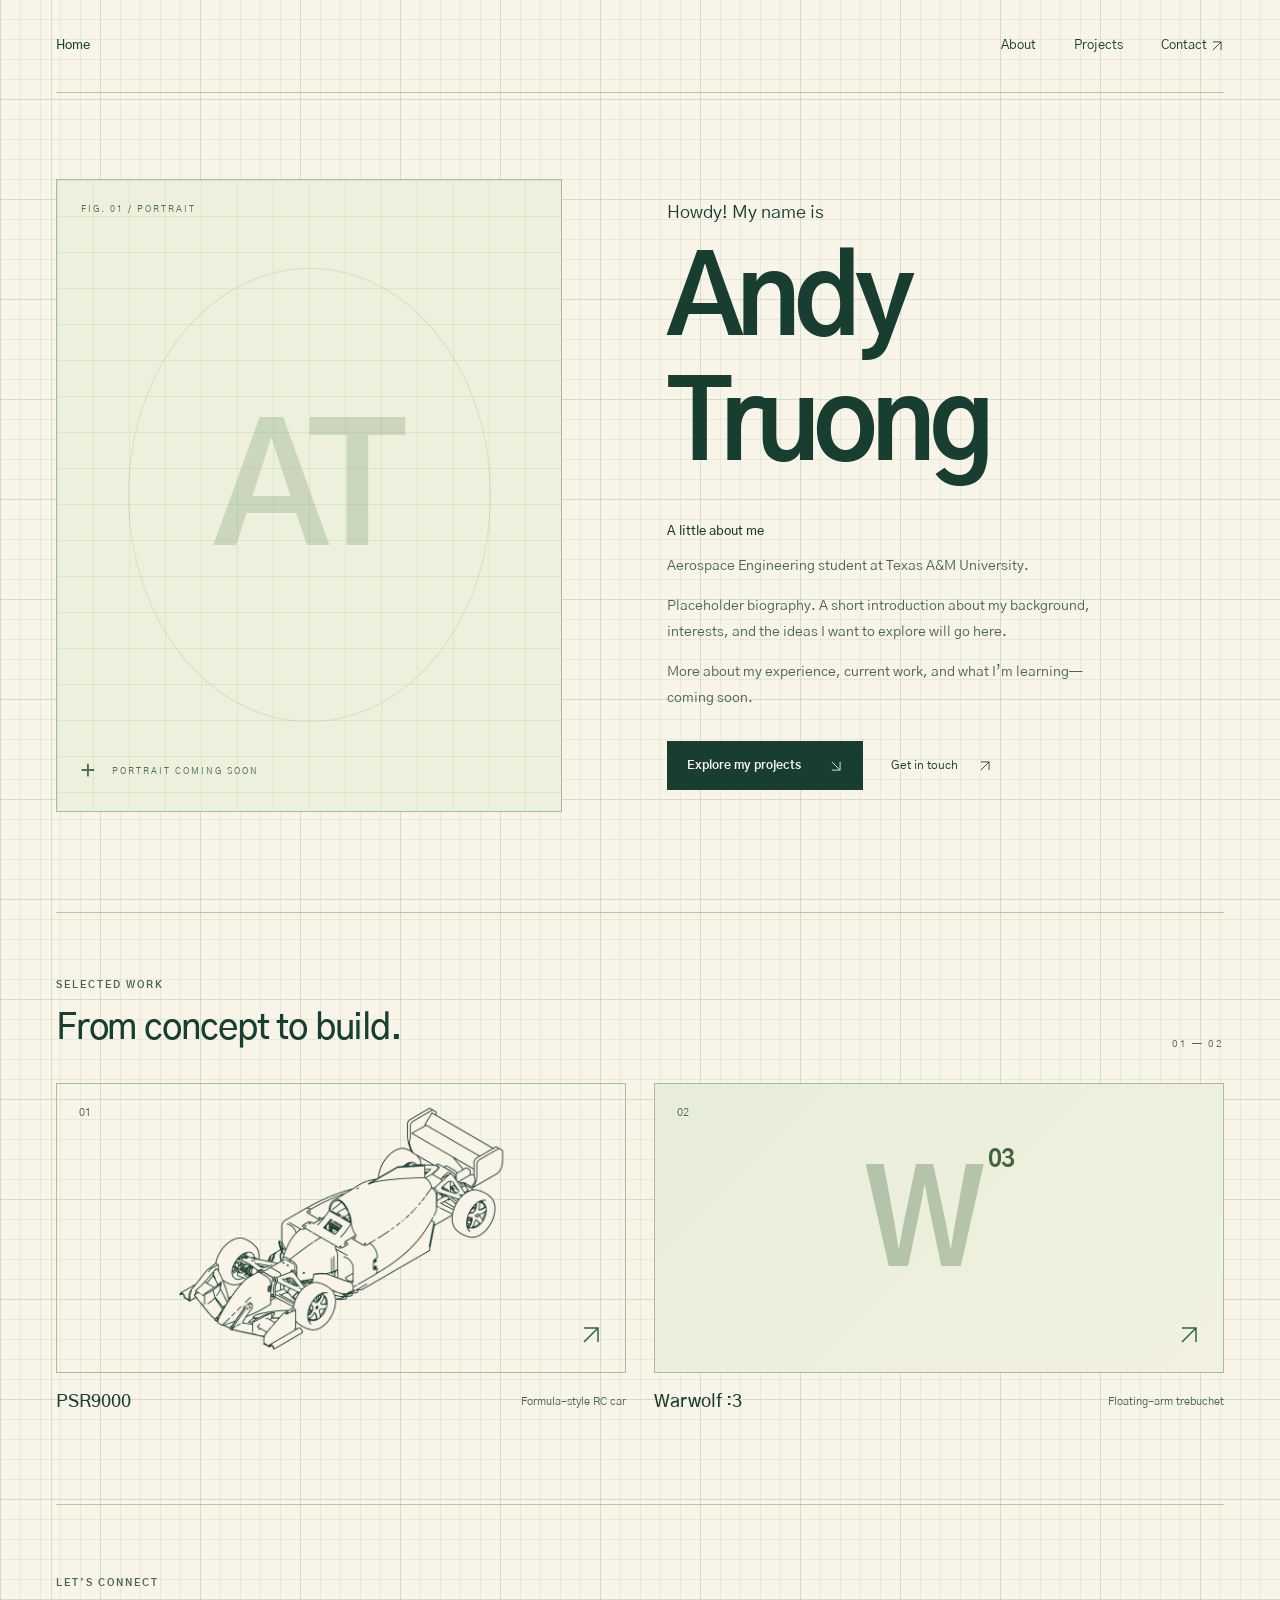
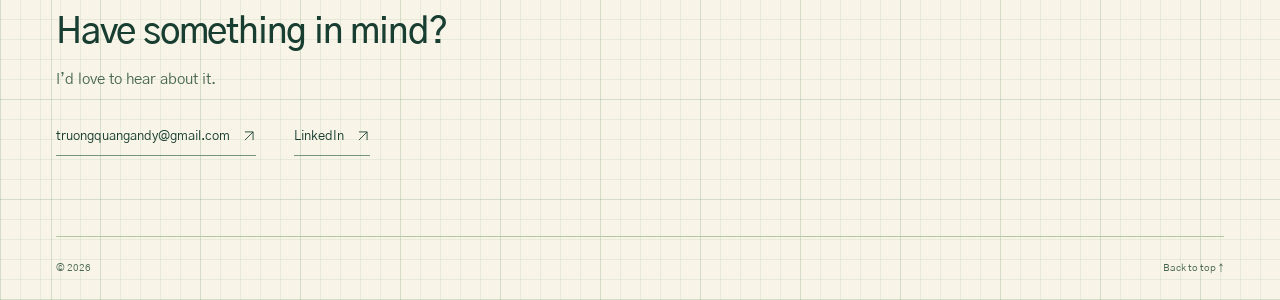
==== index.html @ d6ca04e4 "Render matched PSR9000 engineering drawing and isometric hover view Generate transparent drawing and" ====
<!doctype html>
<html lang="en">
<head>
<meta charset="utf-8">
<meta name="viewport" content="width=device-width,initial-scale=1">
<meta name="theme-color" content="#f8f5e8">
<title>Andy Truong — Aerospace Engineering</title>
<meta name="description" content="Andy Truong’s portfolio. About, selected engineering projects, and contact.">
<meta property="og:title" content="Andy Truong — Aerospace Engineering">
<meta property="og:description" content="About Andy Truong, selected engineering projects, and contact.">
<meta property="og:type" content="website">
<link rel="stylesheet" href="theme.css?v=engineering-paper-20261027">
<link rel="stylesheet" href="landing.css?v=model-matched-isometric-20261027">
</head>
<body>
<a class="skip-link" href="#main">Skip to content</a>
<header class="site-header wrap">
<a class="home-placeholder" href="index.html" aria-label="Home — logo placeholder">Home</a>
<nav aria-label="Main navigation"><a href="#about">About</a><a href="#projects">Projects</a><a href="#contact">Contact <span aria-hidden="true"><svg viewBox="0 0 24 24" width="14" height="14" fill="none" stroke="currentColor" stroke-width="1.5" aria-hidden="true"><path d="M5 19 19 5M5 5h14v14"/></svg></span></a></nav>
</header>
<main id="main">
<section class="about-hero wrap" id="about" aria-labelledby="hero-title">
<figure class="portrait-block">
<div class="portrait-placeholder" role="img" aria-label="Portrait placeholder for Andy Truong"><span class="portrait-index" aria-hidden="true">FIG. 01 / PORTRAIT</span><span class="portrait-initials" aria-hidden="true">AT</span><div class="portrait-label"><span class="crosshair" aria-hidden="true">+</span><span>PORTRAIT COMING SOON</span></div></div>
</figure>
<div class="hero-copy">
<p class="hero-greeting">Howdy! My name is</p>
<h1 id="hero-title" class="hero-name" tabindex="0" aria-label="Andy Truong"><span class="name-line" aria-hidden="true">Andy<span class="name-highlight">Andy</span></span><span class="name-line" aria-hidden="true">Truong<span class="name-highlight">Truong</span></span></h1>
<div class="about-copy"><h2>A little about me</h2><p>Aerospace Engineering student at Texas A&amp;M University.</p><p>Placeholder biography. A short introduction about my background, interests, and the ideas I want to explore will go here.</p><p>More about my experience, current work, and what I’m learning—coming soon.</p></div>
<div class="hero-actions"><a class="button" href="#projects">Explore my projects <span aria-hidden="true"><svg viewBox="0 0 24 24" width="14" height="14" fill="none" stroke="currentColor" stroke-width="1.5" aria-hidden="true"><path d="M5 19 19 5M5 5h14v14"/></svg></span></a><a class="text-link" href="mailto:truongquangandy@gmail.com">Get in touch <span aria-hidden="true"><svg viewBox="0 0 24 24" width="14" height="14" fill="none" stroke="currentColor" stroke-width="1.5" aria-hidden="true"><path d="M5 19 19 5M5 5h14v14"/></svg></span></a></div>
</div>
</section>
<section class="projects-section wrap" id="projects" aria-labelledby="projects-title">
<div class="section-heading"><div><p class="eyebrow">SELECTED WORK</p><h2 id="projects-title">From concept to build.</h2></div><span class="section-number" aria-hidden="true">01 — 02</span></div>
<div class="project-grid">
<a class="project-card" href="psr9000.html"><div class="project-visual car-visual engineering-drawing"><div class="psr-isometric"><img class="psr-cad-drawing" src="psr-cad-drawing.webp" alt="PSR9000 engineering drawing in the reference isometric view" width="1600" height="1120" loading="lazy" decoding="async"><div class="psr-render-reveal" aria-hidden="true"><img src="psr-cad-render.webp" alt="" width="1600" height="1120" decoding="async"></div></div><span class="project-index">01</span><span class="project-arrow" aria-hidden="true"><svg viewBox="0 0 24 24" width="14" height="14" fill="none" stroke="currentColor" stroke-width="1.5" aria-hidden="true"><path d="M5 19 19 5M5 5h14v14"/></svg></span></div><div class="project-caption"><h3>PSR9000</h3><p>Formula-style RC car</p></div></a>
<a class="project-card" href="warwolf.html"><div class="project-visual warwolf-visual"><span class="project-index">02</span><span class="project-symbol" aria-hidden="true">W<span>03</span></span><span class="project-arrow" aria-hidden="true"><svg viewBox="0 0 24 24" width="14" height="14" fill="none" stroke="currentColor" stroke-width="1.5" aria-hidden="true"><path d="M5 19 19 5M5 5h14v14"/></svg></span></div><div class="project-caption"><h3>Warwolf :3</h3><p>Floating-arm trebuchet</p></div></a>
</div>
</section>
<section class="contact-section wrap" id="contact" aria-labelledby="contact-title"><p class="eyebrow">LET’S CONNECT</p><h2 id="contact-title">Have something in mind?</h2><p>I’d love to hear about it.</p><div class="contact-links"><a href="mailto:truongquangandy@gmail.com">truongquangandy@gmail.com <span aria-hidden="true"><svg viewBox="0 0 24 24" width="14" height="14" fill="none" stroke="currentColor" stroke-width="1.5" aria-hidden="true"><path d="M5 19 19 5M5 5h14v14"/></svg></span></a><a href="https://www.linkedin.com/in/andy-truong-b92306296/" target="_blank" rel="noopener">LinkedIn <span aria-hidden="true"><svg viewBox="0 0 24 24" width="14" height="14" fill="none" stroke="currentColor" stroke-width="1.5" aria-hidden="true"><path d="M5 19 19 5M5 5h14v14"/></svg></span></a></div></section>
</main>
<footer class="site-footer wrap"><span>© 2026</span><a href="#about">Back to top ↑</a></footer>
</body>
</html>
---- theme.css ----
@import url('https://fonts.googleapis.com/css2?family=Gothic+A1:wght@400;500;600;700;800&display=swap');

/* Cream engineering paper with green rules and a quiet major grid. */
:root{
 --bg:#f8f5e8;--ink:#183d31;--muted:#496653;--accent:#2d6546;
 --line:#b4c7a4;--dark:#edf0dc;--surface:#e7edda;
 --gold-shadow:#254d34;--gold-light:#376b43;--gold-mid:#386e47;--gold-highlight:#285838;
 --chart-blue:#2c6580;--image-ink:#183d31;--image-line:#779578;
 --panel-car:#e7edda;--panel-trebuchet:#edf0dc;--panel-wind:#e7edda;
 --paper-grid:linear-gradient(90deg,transparent 51px,#71966d40 51px,#71966d40 52px,transparent 52px),repeating-linear-gradient(0deg,#698f6326 0 1px,transparent 1px 100px),repeating-linear-gradient(90deg,#698f6326 0 1px,transparent 1px 100px),repeating-linear-gradient(0deg,#86a77a24 0 1px,transparent 1px 20px),repeating-linear-gradient(90deg,#86a77a24 0 1px,transparent 1px 20px);
}
---- landing.css ----
*{box-sizing:border-box}html{scroll-behavior:smooth;scroll-padding-top:30px}body{margin:0;background:var(--bg);color:var(--ink);font-family:'Century Gothic','Gothic A1','URW Gothic',Arial,sans-serif;-webkit-font-smoothing:antialiased}a{color:inherit;text-decoration:none}a:focus-visible{outline:2px solid var(--accent);outline-offset:6px}.wrap{width:min(1240px,calc(100% - 112px));margin-inline:auto}.skip-link{position:absolute;top:-100px;left:20px;z-index:5;padding:14px;background:white;color:var(--bg)}.skip-link:focus{top:12px}.site-header{display:flex;align-items:center;justify-content:space-between;padding-block:30px;border-bottom:1px solid var(--line)}.wordmark{font-size:28px;font-weight:800;letter-spacing:-2px}.wordmark span{color:var(--accent)}.site-header nav{display:flex;gap:38px;font-size:13px}.site-header nav a{padding:8px 0}.site-header nav a:hover,.text-link:hover,.contact-links a:hover{color:var(--accent)}.about-hero{display:grid;grid-template-columns:1fr 1.1fr;gap:9%;align-items:center;padding-block:86px 100px}.eyebrow{font-size:10px;letter-spacing:2px;line-height:1.7;font-weight:700;color:var(--muted);margin:0 0 26px}.status-dot{display:inline-block;width:6px;height:6px;background:var(--accent);border-radius:50%;margin-right:9px;vertical-align:middle}h1{font-size:clamp(76px,8.6vw,124px);letter-spacing:-7px;line-height:.94;margin:0 0 30px;font-weight:700}.title-dot{color:var(--accent)}.hero-role{font-size:20px;line-height:1.55;margin:0 0 35px;color:#254d3a}.about-copy{max-width:430px}.about-copy h2{font-size:13px;margin:0 0 14px}.about-copy p{color:var(--muted);font-size:14px;line-height:1.85;margin:0 0 14px}.hero-actions{display:flex;align-items:center;gap:28px;flex-wrap:wrap;margin-top:30px;font-size:12px}.button{display:inline-flex;gap:28px;align-items:center;background:var(--ink);color:var(--bg);padding:17px 20px;font-weight:700;transition:background .2s}.button:hover{background:var(--accent)}.text-link{padding:12px 0}.text-link span{margin-left:8px}.portrait-block{margin:0}.portrait-placeholder{position:relative;aspect-ratio:4/5;display:flex;align-items:center;justify-content:center;overflow:hidden;border:1px solid #a7be9d;background-color:#edf0dc;background-image:linear-gradient(#71966d20 1px,transparent 1px),linear-gradient(90deg,#71966d20 1px,transparent 1px);background-size:36px 36px}.portrait-placeholder:after{content:'';position:absolute;inset:14%;border:1px solid #71966d30;border-radius:50%}.portrait-index{position:absolute;top:24px;left:24px;font-size:9px;letter-spacing:2px;color:#4c7053}.portrait-initials{font-size:clamp(100px,13vw,190px);letter-spacing:-15px;color:#456e4933;font-weight:700;padding-right:12px}.portrait-label{position:absolute;bottom:24px;left:24px;right:24px;display:flex;align-items:center;gap:15px;color:#4c7053;font-size:9px;letter-spacing:2px}.crosshair{font-size:25px;font-weight:400}.portrait-block figcaption{display:flex;justify-content:space-between;gap:12px;font-size:10px;margin-top:16px;color:var(--muted)}.portrait-block figcaption span{color:#526e51}.projects-section{padding-block:64px 90px;border-top:1px solid var(--line)}.section-heading{display:flex;align-items:end;justify-content:space-between;margin-bottom:32px}.section-heading .eyebrow{margin-bottom:12px}h2{font-size:36px;letter-spacing:-1.2px;font-weight:500;margin:0}.section-number{font-size:10px;color:var(--muted);letter-spacing:2px}.project-grid{display:grid;grid-template-columns:1fr 1fr;gap:28px}.project-visual{height:290px;position:relative;background:#edf0dc;border:1px solid #a7be9d;overflow:hidden;display:flex;align-items:center;justify-content:center;transition:background .2s}.project-card:hover .project-visual{background:#e1e9d2}.project-visual img{width:82%;height:80%;object-fit:contain;transition:transform .3s}.project-card:hover img{transform:scale(1.04)}.project-index{position:absolute;top:22px;left:22px;font-size:11px;color:var(--muted)}.project-arrow{position:absolute;right:22px;bottom:22px;font-size:24px;color:var(--accent)}.warwolf-visual{background:linear-gradient(135deg,#e7edda,#f2f1df)}.project-symbol{font-size:132px;letter-spacing:-12px;color:#456e4955;font-weight:700}.project-symbol span{font-size:24px;letter-spacing:-1px;vertical-align:top;color:#416544;margin-left:15px}.project-caption{display:flex;justify-content:space-between;align-items:center;margin-top:18px;gap:14px}.project-caption h3{font-size:18px;margin:0;font-weight:500}.project-caption p{margin:0;font-size:11px;color:var(--muted)}.contact-section{border-top:1px solid var(--line);padding-block:70px 80px}.contact-section .eyebrow{margin-bottom:18px}.contact-section>p:not(.eyebrow){color:var(--muted);font-size:15px}.contact-links{display:flex;gap:38px;flex-wrap:wrap;font-size:13px;margin-top:30px}.contact-links a{padding-block:10px;border-bottom:1px solid #779578}.contact-links span{margin-left:18px}.site-footer{padding-block:25px;display:flex;justify-content:space-between;border-top:1px solid var(--line);font-size:10px;color:var(--muted)}
@media(min-width:1600px){.about-hero{padding-block:110px}}
@media(max-width:900px){.wrap{width:calc(100% - 56px)}.about-hero{gap:6%;padding-block:65px}h1{font-size:84px;letter-spacing:-5px}.hero-role{font-size:17px}.hero-actions{gap:16px}.project-visual{height:230px}.project-caption{align-items:start;flex-direction:column;gap:8px}}
@media(max-width:600px){.wrap{width:calc(100% - 40px)}.site-header{padding-block:22px}.site-header nav{gap:22px;font-size:12px}.about-hero{grid-template-columns:1fr;gap:44px;padding-block:46px 56px}.eyebrow{font-size:9px;letter-spacing:1.3px}h1{font-size:86px}.hero-role{font-size:18px}.about-copy{max-width:none}.portrait-block{width:100%;max-width:430px}.portrait-placeholder{aspect-ratio:1/1}.portrait-initials{font-size:150px}.projects-section{padding-block:44px 54px}h2{font-size:29px}.section-number{display:none}.project-grid{grid-template-columns:1fr;gap:32px}.project-visual{height:250px}.project-caption{flex-direction:row;align-items:center}.contact-section{padding-block:48px}.contact-links{gap:12px;font-size:12px}.contact-links a{max-width:100%;overflow-wrap:anywhere}.site-footer{font-size:10px}.hero-actions{font-size:12px}}
@media(prefers-reduced-motion:reduce){html{scroll-behavior:auto}*,*:before,*:after{transition:none!important}}

.about-copy h2{letter-spacing:0}.project-arrow svg{width:24px;height:24px}.button svg{transform:rotate(90deg)}.contact-links a,.text-link{display:inline-flex;align-items:center;gap:12px}.contact-links span{margin-left:0}svg{vertical-align:middle;flex-shrink:0}

.home-placeholder{font-size:13px;font-weight:500;letter-spacing:normal}.home-placeholder:hover{color:var(--accent)}

/* Reveal white lettering and Texas A&M maroon together beneath one moving edge. */
.hero-greeting{margin:0 0 18px;color:var(--ink);font-size:18px;line-height:1.5}
.hero-name{width:fit-content;max-width:100%;line-height:1.05}
.name-line{position:relative;display:block;width:fit-content;padding:0 .06em .08em;margin-left:-.06em}
.name-highlight{position:absolute;inset:0;background:#500000;color:#fff;padding:inherit;clip-path:inset(0 100% 0 0);transition:clip-path .55s cubic-bezier(.22,.61,.36,1);pointer-events:none}
.hero-name:is(:hover,:focus-visible) .name-highlight{clip-path:inset(0)}
.hero-name:focus-visible{outline:2px solid #500000;outline-offset:8px}
@media(prefers-reduced-motion:reduce){.name-highlight{transition:none}}

body{background-image:var(--paper-grid)}
.skip-link{background:var(--ink);color:var(--bg)}


/* Geometry-rendered views share one camera and one pixel grid. */
.project-visual.car-visual.engineering-drawing,.project-card:hover .car-visual.engineering-drawing{background:transparent;padding:10px 22px}
.psr-isometric{position:relative;width:100%;height:100%}
.psr-isometric img{display:block;width:100%;height:100%;object-fit:contain;object-position:center;mix-blend-mode:normal;transition:none;transform:none}
.project-card:hover .psr-isometric img{transform:none}
.psr-isometric .psr-cad-drawing{clip-path:inset(0);transition:clip-path .55s cubic-bezier(.22,.61,.36,1)}
.psr-render-reveal{position:absolute;inset:0;clip-path:inset(0 100% 0 0);transition:clip-path .55s cubic-bezier(.22,.61,.36,1);pointer-events:none}
.project-card:is(:hover,:focus-visible) .psr-cad-drawing{clip-path:inset(0 0 0 100%)}
.project-card:is(:hover,:focus-visible) .psr-render-reveal{clip-path:inset(0)}
@media(prefers-reduced-motion:reduce){.psr-cad-drawing,.psr-render-reveal{transition:none!important}}
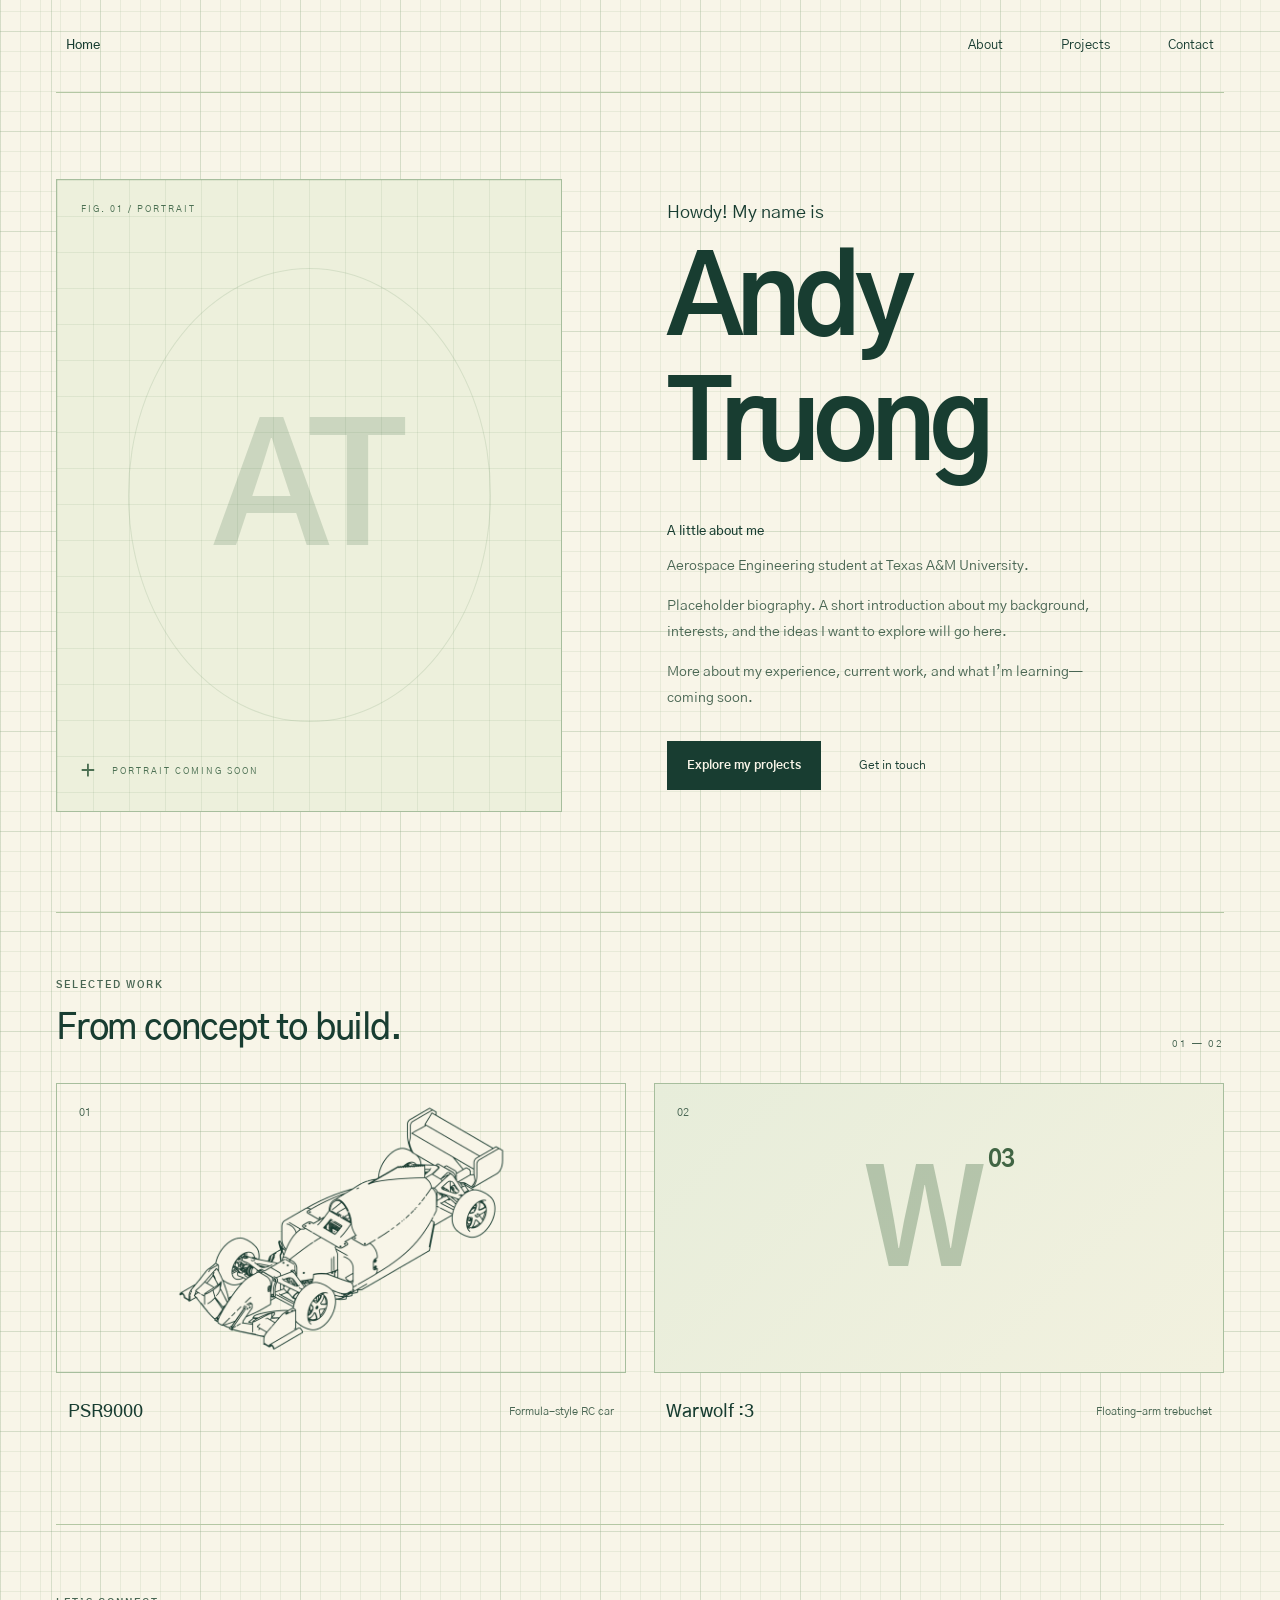
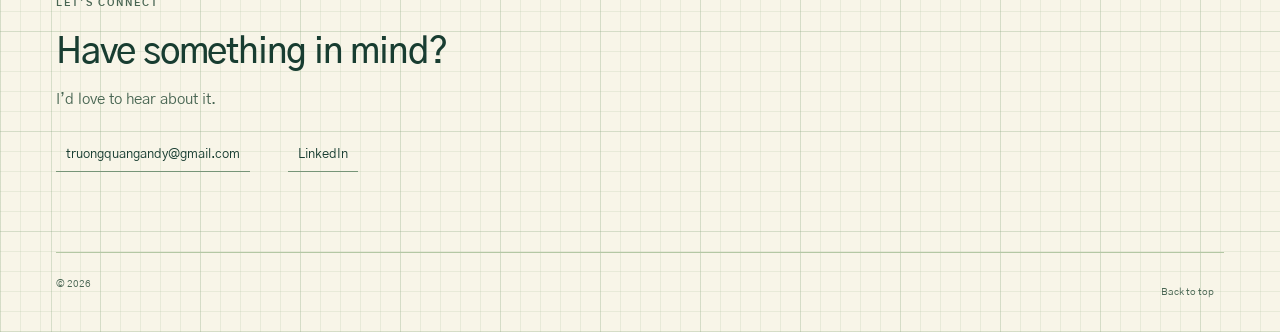
==== commit dd966293: "Remove decorative button arrows and use green-white action highlights" ====
--- a/index.html
+++ b/index.html
@@ -10,13 +10,13 @@
 <meta property="og:description" content="About Andy Truong, selected engineering projects, and contact.">
 <meta property="og:type" content="website">
 <link rel="stylesheet" href="theme.css?v=engineering-paper-20261027">
-<link rel="stylesheet" href="landing.css?v=model-matched-isometric-20261027">
+<link rel="stylesheet" href="landing.css?v=green-white-actions-20261027">
 </head>
 <body>
 <a class="skip-link" href="#main">Skip to content</a>
 <header class="site-header wrap">
 <a class="home-placeholder" href="index.html" aria-label="Home — logo placeholder">Home</a>
-<nav aria-label="Main navigation"><a href="#about">About</a><a href="#projects">Projects</a><a href="#contact">Contact <span aria-hidden="true"><svg viewBox="0 0 24 24" width="14" height="14" fill="none" stroke="currentColor" stroke-width="1.5" aria-hidden="true"><path d="M5 19 19 5M5 5h14v14"/></svg></span></a></nav>
+<nav aria-label="Main navigation"><a href="#about">About</a><a href="#projects">Projects</a><a href="#contact">Contact</a></nav>
 </header>
 <main id="main">
 <section class="about-hero wrap" id="about" aria-labelledby="hero-title">
@@ -27,18 +27,18 @@
 <p class="hero-greeting">Howdy! My name is</p>
 <h1 id="hero-title" class="hero-name" tabindex="0" aria-label="Andy Truong"><span class="name-line" aria-hidden="true">Andy<span class="name-highlight">Andy</span></span><span class="name-line" aria-hidden="true">Truong<span class="name-highlight">Truong</span></span></h1>
 <div class="about-copy"><h2>A little about me</h2><p>Aerospace Engineering student at Texas A&amp;M University.</p><p>Placeholder biography. A short introduction about my background, interests, and the ideas I want to explore will go here.</p><p>More about my experience, current work, and what I’m learning—coming soon.</p></div>
-<div class="hero-actions"><a class="button" href="#projects">Explore my projects <span aria-hidden="true"><svg viewBox="0 0 24 24" width="14" height="14" fill="none" stroke="currentColor" stroke-width="1.5" aria-hidden="true"><path d="M5 19 19 5M5 5h14v14"/></svg></span></a><a class="text-link" href="mailto:truongquangandy@gmail.com">Get in touch <span aria-hidden="true"><svg viewBox="0 0 24 24" width="14" height="14" fill="none" stroke="currentColor" stroke-width="1.5" aria-hidden="true"><path d="M5 19 19 5M5 5h14v14"/></svg></span></a></div>
+<div class="hero-actions"><a class="button" href="#projects">Explore my projects</a><a class="text-link" href="mailto:truongquangandy@gmail.com">Get in touch</a></div>
 </div>
 </section>
 <section class="projects-section wrap" id="projects" aria-labelledby="projects-title">
 <div class="section-heading"><div><p class="eyebrow">SELECTED WORK</p><h2 id="projects-title">From concept to build.</h2></div><span class="section-number" aria-hidden="true">01 — 02</span></div>
 <div class="project-grid">
-<a class="project-card" href="psr9000.html"><div class="project-visual car-visual engineering-drawing"><div class="psr-isometric"><img class="psr-cad-drawing" src="psr-cad-drawing.webp" alt="PSR9000 engineering drawing in the reference isometric view" width="1600" height="1120" loading="lazy" decoding="async"><div class="psr-render-reveal" aria-hidden="true"><img src="psr-cad-render.webp" alt="" width="1600" height="1120" decoding="async"></div></div><span class="project-index">01</span><span class="project-arrow" aria-hidden="true"><svg viewBox="0 0 24 24" width="14" height="14" fill="none" stroke="currentColor" stroke-width="1.5" aria-hidden="true"><path d="M5 19 19 5M5 5h14v14"/></svg></span></div><div class="project-caption"><h3>PSR9000</h3><p>Formula-style RC car</p></div></a>
-<a class="project-card" href="warwolf.html"><div class="project-visual warwolf-visual"><span class="project-index">02</span><span class="project-symbol" aria-hidden="true">W<span>03</span></span><span class="project-arrow" aria-hidden="true"><svg viewBox="0 0 24 24" width="14" height="14" fill="none" stroke="currentColor" stroke-width="1.5" aria-hidden="true"><path d="M5 19 19 5M5 5h14v14"/></svg></span></div><div class="project-caption"><h3>Warwolf :3</h3><p>Floating-arm trebuchet</p></div></a>
+<a class="project-card" href="psr9000.html"><div class="project-visual car-visual engineering-drawing"><div class="psr-isometric"><img class="psr-cad-drawing" src="psr-cad-drawing.webp" alt="PSR9000 engineering drawing in the reference isometric view" width="1600" height="1120" loading="lazy" decoding="async"><div class="psr-render-reveal" aria-hidden="true"><img src="psr-cad-render.webp" alt="" width="1600" height="1120" decoding="async"></div></div><span class="project-index">01</span></div><div class="project-caption"><h3>PSR9000</h3><p>Formula-style RC car</p></div></a>
+<a class="project-card" href="warwolf.html"><div class="project-visual warwolf-visual"><span class="project-index">02</span><span class="project-symbol" aria-hidden="true">W<span>03</span></span></div><div class="project-caption"><h3>Warwolf :3</h3><p>Floating-arm trebuchet</p></div></a>
 </div>
 </section>
-<section class="contact-section wrap" id="contact" aria-labelledby="contact-title"><p class="eyebrow">LET’S CONNECT</p><h2 id="contact-title">Have something in mind?</h2><p>I’d love to hear about it.</p><div class="contact-links"><a href="mailto:truongquangandy@gmail.com">truongquangandy@gmail.com <span aria-hidden="true"><svg viewBox="0 0 24 24" width="14" height="14" fill="none" stroke="currentColor" stroke-width="1.5" aria-hidden="true"><path d="M5 19 19 5M5 5h14v14"/></svg></span></a><a href="https://www.linkedin.com/in/andy-truong-b92306296/" target="_blank" rel="noopener">LinkedIn <span aria-hidden="true"><svg viewBox="0 0 24 24" width="14" height="14" fill="none" stroke="currentColor" stroke-width="1.5" aria-hidden="true"><path d="M5 19 19 5M5 5h14v14"/></svg></span></a></div></section>
+<section class="contact-section wrap" id="contact" aria-labelledby="contact-title"><p class="eyebrow">LET’S CONNECT</p><h2 id="contact-title">Have something in mind?</h2><p>I’d love to hear about it.</p><div class="contact-links"><a href="mailto:truongquangandy@gmail.com">truongquangandy@gmail.com</a><a href="https://www.linkedin.com/in/andy-truong-b92306296/" target="_blank" rel="noopener">LinkedIn</a></div></section>
 </main>
-<footer class="site-footer wrap"><span>© 2026</span><a href="#about">Back to top ↑</a></footer>
+<footer class="site-footer wrap"><span>© 2026</span><a href="#about">Back to top</a></footer>
 </body>
 </html>
--- a/landing.css
+++ b/landing.css
@@ -1,10 +1,10 @@
-*{box-sizing:border-box}html{scroll-behavior:smooth;scroll-padding-top:30px}body{margin:0;background:var(--bg);color:var(--ink);font-family:'Century Gothic','Gothic A1','URW Gothic',Arial,sans-serif;-webkit-font-smoothing:antialiased}a{color:inherit;text-decoration:none}a:focus-visible{outline:2px solid var(--accent);outline-offset:6px}.wrap{width:min(1240px,calc(100% - 112px));margin-inline:auto}.skip-link{position:absolute;top:-100px;left:20px;z-index:5;padding:14px;background:white;color:var(--bg)}.skip-link:focus{top:12px}.site-header{display:flex;align-items:center;justify-content:space-between;padding-block:30px;border-bottom:1px solid var(--line)}.wordmark{font-size:28px;font-weight:800;letter-spacing:-2px}.wordmark span{color:var(--accent)}.site-header nav{display:flex;gap:38px;font-size:13px}.site-header nav a{padding:8px 0}.site-header nav a:hover,.text-link:hover,.contact-links a:hover{color:var(--accent)}.about-hero{display:grid;grid-template-columns:1fr 1.1fr;gap:9%;align-items:center;padding-block:86px 100px}.eyebrow{font-size:10px;letter-spacing:2px;line-height:1.7;font-weight:700;color:var(--muted);margin:0 0 26px}.status-dot{display:inline-block;width:6px;height:6px;background:var(--accent);border-radius:50%;margin-right:9px;vertical-align:middle}h1{font-size:clamp(76px,8.6vw,124px);letter-spacing:-7px;line-height:.94;margin:0 0 30px;font-weight:700}.title-dot{color:var(--accent)}.hero-role{font-size:20px;line-height:1.55;margin:0 0 35px;color:#254d3a}.about-copy{max-width:430px}.about-copy h2{font-size:13px;margin:0 0 14px}.about-copy p{color:var(--muted);font-size:14px;line-height:1.85;margin:0 0 14px}.hero-actions{display:flex;align-items:center;gap:28px;flex-wrap:wrap;margin-top:30px;font-size:12px}.button{display:inline-flex;gap:28px;align-items:center;background:var(--ink);color:var(--bg);padding:17px 20px;font-weight:700;transition:background .2s}.button:hover{background:var(--accent)}.text-link{padding:12px 0}.text-link span{margin-left:8px}.portrait-block{margin:0}.portrait-placeholder{position:relative;aspect-ratio:4/5;display:flex;align-items:center;justify-content:center;overflow:hidden;border:1px solid #a7be9d;background-color:#edf0dc;background-image:linear-gradient(#71966d20 1px,transparent 1px),linear-gradient(90deg,#71966d20 1px,transparent 1px);background-size:36px 36px}.portrait-placeholder:after{content:'';position:absolute;inset:14%;border:1px solid #71966d30;border-radius:50%}.portrait-index{position:absolute;top:24px;left:24px;font-size:9px;letter-spacing:2px;color:#4c7053}.portrait-initials{font-size:clamp(100px,13vw,190px);letter-spacing:-15px;color:#456e4933;font-weight:700;padding-right:12px}.portrait-label{position:absolute;bottom:24px;left:24px;right:24px;display:flex;align-items:center;gap:15px;color:#4c7053;font-size:9px;letter-spacing:2px}.crosshair{font-size:25px;font-weight:400}.portrait-block figcaption{display:flex;justify-content:space-between;gap:12px;font-size:10px;margin-top:16px;color:var(--muted)}.portrait-block figcaption span{color:#526e51}.projects-section{padding-block:64px 90px;border-top:1px solid var(--line)}.section-heading{display:flex;align-items:end;justify-content:space-between;margin-bottom:32px}.section-heading .eyebrow{margin-bottom:12px}h2{font-size:36px;letter-spacing:-1.2px;font-weight:500;margin:0}.section-number{font-size:10px;color:var(--muted);letter-spacing:2px}.project-grid{display:grid;grid-template-columns:1fr 1fr;gap:28px}.project-visual{height:290px;position:relative;background:#edf0dc;border:1px solid #a7be9d;overflow:hidden;display:flex;align-items:center;justify-content:center;transition:background .2s}.project-card:hover .project-visual{background:#e1e9d2}.project-visual img{width:82%;height:80%;object-fit:contain;transition:transform .3s}.project-card:hover img{transform:scale(1.04)}.project-index{position:absolute;top:22px;left:22px;font-size:11px;color:var(--muted)}.project-arrow{position:absolute;right:22px;bottom:22px;font-size:24px;color:var(--accent)}.warwolf-visual{background:linear-gradient(135deg,#e7edda,#f2f1df)}.project-symbol{font-size:132px;letter-spacing:-12px;color:#456e4955;font-weight:700}.project-symbol span{font-size:24px;letter-spacing:-1px;vertical-align:top;color:#416544;margin-left:15px}.project-caption{display:flex;justify-content:space-between;align-items:center;margin-top:18px;gap:14px}.project-caption h3{font-size:18px;margin:0;font-weight:500}.project-caption p{margin:0;font-size:11px;color:var(--muted)}.contact-section{border-top:1px solid var(--line);padding-block:70px 80px}.contact-section .eyebrow{margin-bottom:18px}.contact-section>p:not(.eyebrow){color:var(--muted);font-size:15px}.contact-links{display:flex;gap:38px;flex-wrap:wrap;font-size:13px;margin-top:30px}.contact-links a{padding-block:10px;border-bottom:1px solid #779578}.contact-links span{margin-left:18px}.site-footer{padding-block:25px;display:flex;justify-content:space-between;border-top:1px solid var(--line);font-size:10px;color:var(--muted)}
+*{box-sizing:border-box}html{scroll-behavior:smooth;scroll-padding-top:30px}body{margin:0;background:var(--bg);color:var(--ink);font-family:'Century Gothic','Gothic A1','URW Gothic',Arial,sans-serif;-webkit-font-smoothing:antialiased}a{color:inherit;text-decoration:none}a:focus-visible{outline:2px solid var(--accent);outline-offset:6px}.wrap{width:min(1240px,calc(100% - 112px));margin-inline:auto}.skip-link{position:absolute;top:-100px;left:20px;z-index:5;padding:14px;background:white;color:var(--bg)}.skip-link:focus{top:12px}.site-header{display:flex;align-items:center;justify-content:space-between;padding-block:30px;border-bottom:1px solid var(--line)}.wordmark{font-size:28px;font-weight:800;letter-spacing:-2px}.wordmark span{color:var(--accent)}.site-header nav{display:flex;gap:38px;font-size:13px}.site-header nav a{padding:8px 0}.site-header nav a:hover,.text-link:hover,.contact-links a:hover{color:var(--accent)}.about-hero{display:grid;grid-template-columns:1fr 1.1fr;gap:9%;align-items:center;padding-block:86px 100px}.eyebrow{font-size:10px;letter-spacing:2px;line-height:1.7;font-weight:700;color:var(--muted);margin:0 0 26px}.status-dot{display:inline-block;width:6px;height:6px;background:var(--accent);border-radius:50%;margin-right:9px;vertical-align:middle}h1{font-size:clamp(76px,8.6vw,124px);letter-spacing:-7px;line-height:.94;margin:0 0 30px;font-weight:700}.title-dot{color:var(--accent)}.hero-role{font-size:20px;line-height:1.55;margin:0 0 35px;color:#254d3a}.about-copy{max-width:430px}.about-copy h2{font-size:13px;margin:0 0 14px}.about-copy p{color:var(--muted);font-size:14px;line-height:1.85;margin:0 0 14px}.hero-actions{display:flex;align-items:center;gap:28px;flex-wrap:wrap;margin-top:30px;font-size:12px}.button{display:inline-flex;gap:28px;align-items:center;background:var(--ink);color:var(--bg);padding:17px 20px;font-weight:700;transition:background .2s}.button:hover{background:var(--accent)}.text-link{padding:12px 0}.text-link span{margin-left:8px}.portrait-block{margin:0}.portrait-placeholder{position:relative;aspect-ratio:4/5;display:flex;align-items:center;justify-content:center;overflow:hidden;border:1px solid #a7be9d;background-color:#edf0dc;background-image:linear-gradient(#71966d20 1px,transparent 1px),linear-gradient(90deg,#71966d20 1px,transparent 1px);background-size:36px 36px}.portrait-placeholder:after{content:'';position:absolute;inset:14%;border:1px solid #71966d30;border-radius:50%}.portrait-index{position:absolute;top:24px;left:24px;font-size:9px;letter-spacing:2px;color:#4c7053}.portrait-initials{font-size:clamp(100px,13vw,190px);letter-spacing:-15px;color:#456e4933;font-weight:700;padding-right:12px}.portrait-label{position:absolute;bottom:24px;left:24px;right:24px;display:flex;align-items:center;gap:15px;color:#4c7053;font-size:9px;letter-spacing:2px}.crosshair{font-size:25px;font-weight:400}.portrait-block figcaption{display:flex;justify-content:space-between;gap:12px;font-size:10px;margin-top:16px;color:var(--muted)}.portrait-block figcaption span{color:#526e51}.projects-section{padding-block:64px 90px;border-top:1px solid var(--line)}.section-heading{display:flex;align-items:end;justify-content:space-between;margin-bottom:32px}.section-heading .eyebrow{margin-bottom:12px}h2{font-size:36px;letter-spacing:-1.2px;font-weight:500;margin:0}.section-number{font-size:10px;color:var(--muted);letter-spacing:2px}.project-grid{display:grid;grid-template-columns:1fr 1fr;gap:28px}.project-visual{height:290px;position:relative;background:#edf0dc;border:1px solid #a7be9d;overflow:hidden;display:flex;align-items:center;justify-content:center;transition:background .2s}.project-card:hover .project-visual{background:#e1e9d2}.project-visual img{width:82%;height:80%;object-fit:contain;transition:transform .3s}.project-card:hover img{transform:scale(1.04)}.project-index{position:absolute;top:22px;left:22px;font-size:11px;color:var(--muted)}.warwolf-visual{background:linear-gradient(135deg,#e7edda,#f2f1df)}.project-symbol{font-size:132px;letter-spacing:-12px;color:#456e4955;font-weight:700}.project-symbol span{font-size:24px;letter-spacing:-1px;vertical-align:top;color:#416544;margin-left:15px}.project-caption{display:flex;justify-content:space-between;align-items:center;margin-top:18px;gap:14px}.project-caption h3{font-size:18px;margin:0;font-weight:500}.project-caption p{margin:0;font-size:11px;color:var(--muted)}.contact-section{border-top:1px solid var(--line);padding-block:70px 80px}.contact-section .eyebrow{margin-bottom:18px}.contact-section>p:not(.eyebrow){color:var(--muted);font-size:15px}.contact-links{display:flex;gap:38px;flex-wrap:wrap;font-size:13px;margin-top:30px}.contact-links a{padding-block:10px;border-bottom:1px solid #779578}.contact-links span{margin-left:18px}.site-footer{padding-block:25px;display:flex;justify-content:space-between;border-top:1px solid var(--line);font-size:10px;color:var(--muted)}
 @media(min-width:1600px){.about-hero{padding-block:110px}}
 @media(max-width:900px){.wrap{width:calc(100% - 56px)}.about-hero{gap:6%;padding-block:65px}h1{font-size:84px;letter-spacing:-5px}.hero-role{font-size:17px}.hero-actions{gap:16px}.project-visual{height:230px}.project-caption{align-items:start;flex-direction:column;gap:8px}}
 @media(max-width:600px){.wrap{width:calc(100% - 40px)}.site-header{padding-block:22px}.site-header nav{gap:22px;font-size:12px}.about-hero{grid-template-columns:1fr;gap:44px;padding-block:46px 56px}.eyebrow{font-size:9px;letter-spacing:1.3px}h1{font-size:86px}.hero-role{font-size:18px}.about-copy{max-width:none}.portrait-block{width:100%;max-width:430px}.portrait-placeholder{aspect-ratio:1/1}.portrait-initials{font-size:150px}.projects-section{padding-block:44px 54px}h2{font-size:29px}.section-number{display:none}.project-grid{grid-template-columns:1fr;gap:32px}.project-visual{height:250px}.project-caption{flex-direction:row;align-items:center}.contact-section{padding-block:48px}.contact-links{gap:12px;font-size:12px}.contact-links a{max-width:100%;overflow-wrap:anywhere}.site-footer{font-size:10px}.hero-actions{font-size:12px}}
 @media(prefers-reduced-motion:reduce){html{scroll-behavior:auto}*,*:before,*:after{transition:none!important}}
 
-.about-copy h2{letter-spacing:0}.project-arrow svg{width:24px;height:24px}.button svg{transform:rotate(90deg)}.contact-links a,.text-link{display:inline-flex;align-items:center;gap:12px}.contact-links span{margin-left:0}svg{vertical-align:middle;flex-shrink:0}
+.about-copy h2{letter-spacing:0}.contact-links a,.text-link{display:inline-flex;align-items:center;gap:12px}.contact-links span{margin-left:0}svg{vertical-align:middle;flex-shrink:0}
 
 .home-placeholder{font-size:13px;font-weight:500;letter-spacing:normal}.home-placeholder:hover{color:var(--accent)}
 
@@ -31,3 +31,10 @@
 .project-card:is(:hover,:focus-visible) .psr-cad-drawing{clip-path:inset(0 0 0 100%)}
 .project-card:is(:hover,:focus-visible) .psr-render-reveal{clip-path:inset(0)}
 @media(prefers-reduced-motion:reduce){.psr-cad-drawing,.psr-render-reveal{transition:none!important}}
+
+/* Consistent green-and-white action highlights. */
+:is(.home-placeholder,.site-header nav a,.text-link,.contact-links a,.site-footer a){padding:8px 10px;transition:background-color .18s ease,color .18s ease}
+:is(.home-placeholder,.site-header nav a,.button,.text-link,.contact-links a,.site-footer a):is(:hover,:focus-visible){background:var(--ink);color:#fff;border-color:var(--ink);text-decoration:none}
+.project-caption{padding:10px 12px;transition:background-color .18s ease,color .18s ease}
+.project-card:is(:hover,:focus-visible) .project-caption{background:var(--ink);color:#fff}
+.project-card:is(:hover,:focus-visible) .project-caption p{color:#fff}
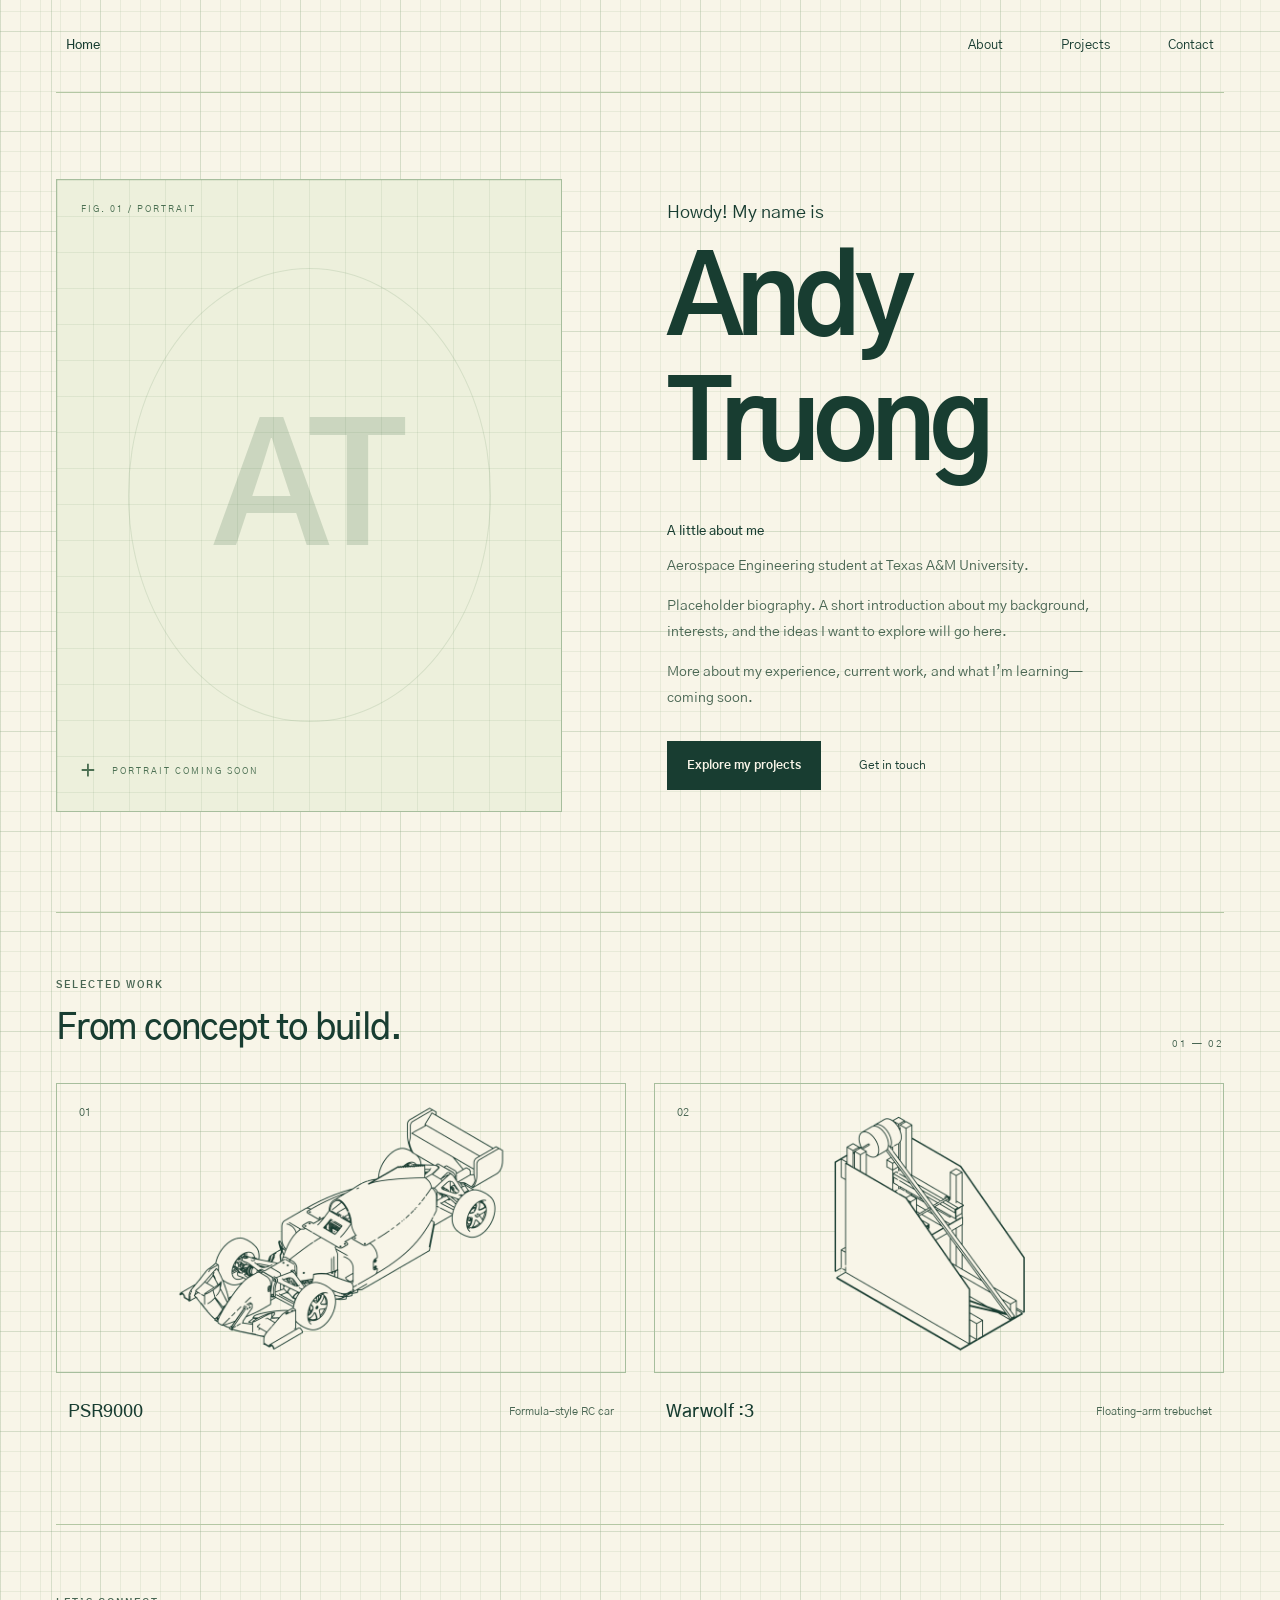
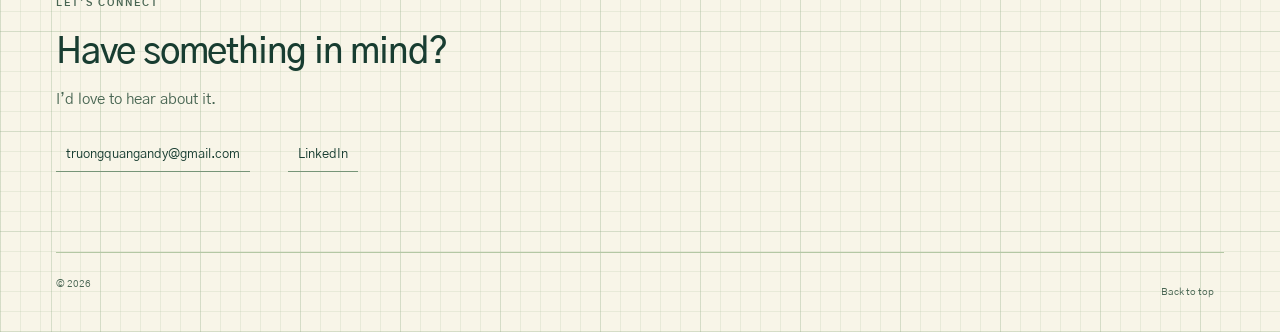
==== commit 1bb2a5af: "Add matched Warwolf engineering drawing and model render hover reveal" ====
--- a/index.html
+++ b/index.html
@@ -10,7 +10,7 @@
 <meta property="og:description" content="About Andy Truong, selected engineering projects, and contact.">
 <meta property="og:type" content="website">
 <link rel="stylesheet" href="theme.css?v=engineering-paper-20261027">
-<link rel="stylesheet" href="landing.css?v=green-white-actions-20261027">
+<link rel="stylesheet" href="landing.css?v=matched-projects-20261101">
 </head>
 <body>
 <a class="skip-link" href="#main">Skip to content</a>
@@ -33,8 +33,8 @@
 <section class="projects-section wrap" id="projects" aria-labelledby="projects-title">
 <div class="section-heading"><div><p class="eyebrow">SELECTED WORK</p><h2 id="projects-title">From concept to build.</h2></div><span class="section-number" aria-hidden="true">01 — 02</span></div>
 <div class="project-grid">
-<a class="project-card" href="psr9000.html"><div class="project-visual car-visual engineering-drawing"><div class="psr-isometric"><img class="psr-cad-drawing" src="psr-cad-drawing.webp" alt="PSR9000 engineering drawing in the reference isometric view" width="1600" height="1120" loading="lazy" decoding="async"><div class="psr-render-reveal" aria-hidden="true"><img src="psr-cad-render.webp" alt="" width="1600" height="1120" decoding="async"></div></div><span class="project-index">01</span></div><div class="project-caption"><h3>PSR9000</h3><p>Formula-style RC car</p></div></a>
-<a class="project-card" href="warwolf.html"><div class="project-visual warwolf-visual"><span class="project-index">02</span><span class="project-symbol" aria-hidden="true">W<span>03</span></span></div><div class="project-caption"><h3>Warwolf :3</h3><p>Floating-arm trebuchet</p></div></a>
+<a class="project-card" href="psr9000.html"><div class="project-visual car-visual engineering-drawing"><div class="cad-isometric"><img class="cad-drawing" src="psr-cad-drawing.webp" alt="PSR9000 engineering drawing in the reference isometric view" width="1600" height="1120" loading="lazy" decoding="async"><div class="cad-render-reveal" aria-hidden="true"><img src="psr-cad-render.webp" alt="" width="1600" height="1120" decoding="async"></div></div><span class="project-index">01</span></div><div class="project-caption"><h3>PSR9000</h3><p>Formula-style RC car</p></div></a>
+<a class="project-card" href="warwolf.html"><div class="project-visual warwolf-visual engineering-drawing"><div class="cad-isometric"><img class="cad-drawing" src="warwolf-cad-drawing.webp" alt="Warwolf :3 engineering drawing in an isometric view matching the reference" width="1600" height="1120" loading="lazy" decoding="async"><div class="cad-render-reveal" aria-hidden="true"><img src="warwolf-cad-render.webp" alt="" width="1600" height="1120" decoding="async"></div></div><span class="project-index">02</span></div><div class="project-caption"><h3>Warwolf :3</h3><p>Floating-arm trebuchet</p></div></a>
 </div>
 </section>
 <section class="contact-section wrap" id="contact" aria-labelledby="contact-title"><p class="eyebrow">LET’S CONNECT</p><h2 id="contact-title">Have something in mind?</h2><p>I’d love to hear about it.</p><div class="contact-links"><a href="mailto:truongquangandy@gmail.com">truongquangandy@gmail.com</a><a href="https://www.linkedin.com/in/andy-truong-b92306296/" target="_blank" rel="noopener">LinkedIn</a></div></section>
--- a/landing.css
+++ b/landing.css
@@ -22,15 +22,15 @@
 
 
 /* Geometry-rendered views share one camera and one pixel grid. */
-.project-visual.car-visual.engineering-drawing,.project-card:hover .car-visual.engineering-drawing{background:transparent;padding:10px 22px}
-.psr-isometric{position:relative;width:100%;height:100%}
-.psr-isometric img{display:block;width:100%;height:100%;object-fit:contain;object-position:center;mix-blend-mode:normal;transition:none;transform:none}
-.project-card:hover .psr-isometric img{transform:none}
-.psr-isometric .psr-cad-drawing{clip-path:inset(0);transition:clip-path .55s cubic-bezier(.22,.61,.36,1)}
-.psr-render-reveal{position:absolute;inset:0;clip-path:inset(0 100% 0 0);transition:clip-path .55s cubic-bezier(.22,.61,.36,1);pointer-events:none}
-.project-card:is(:hover,:focus-visible) .psr-cad-drawing{clip-path:inset(0 0 0 100%)}
-.project-card:is(:hover,:focus-visible) .psr-render-reveal{clip-path:inset(0)}
-@media(prefers-reduced-motion:reduce){.psr-cad-drawing,.psr-render-reveal{transition:none!important}}
+.project-visual.engineering-drawing,.project-card:hover .engineering-drawing{background:transparent;padding:10px 22px}
+.cad-isometric{position:relative;width:100%;height:100%}
+.cad-isometric img{display:block;width:100%;height:100%;object-fit:contain;object-position:center;mix-blend-mode:normal;transition:none;transform:none}
+.project-card:hover .cad-isometric img{transform:none}
+.cad-isometric .cad-drawing{clip-path:inset(0);transition:clip-path .55s cubic-bezier(.22,.61,.36,1)}
+.cad-render-reveal{position:absolute;inset:0;clip-path:inset(0 100% 0 0);transition:clip-path .55s cubic-bezier(.22,.61,.36,1);pointer-events:none}
+.project-card:is(:hover,:focus-visible) .cad-drawing{clip-path:inset(0 0 0 100%)}
+.project-card:is(:hover,:focus-visible) .cad-render-reveal{clip-path:inset(0)}
+@media(prefers-reduced-motion:reduce){.cad-drawing,.cad-render-reveal{transition:none!important}}
 
 /* Consistent green-and-white action highlights. */
 :is(.home-placeholder,.site-header nav a,.text-link,.contact-links a,.site-footer a){padding:8px 10px;transition:background-color .18s ease,color .18s ease}
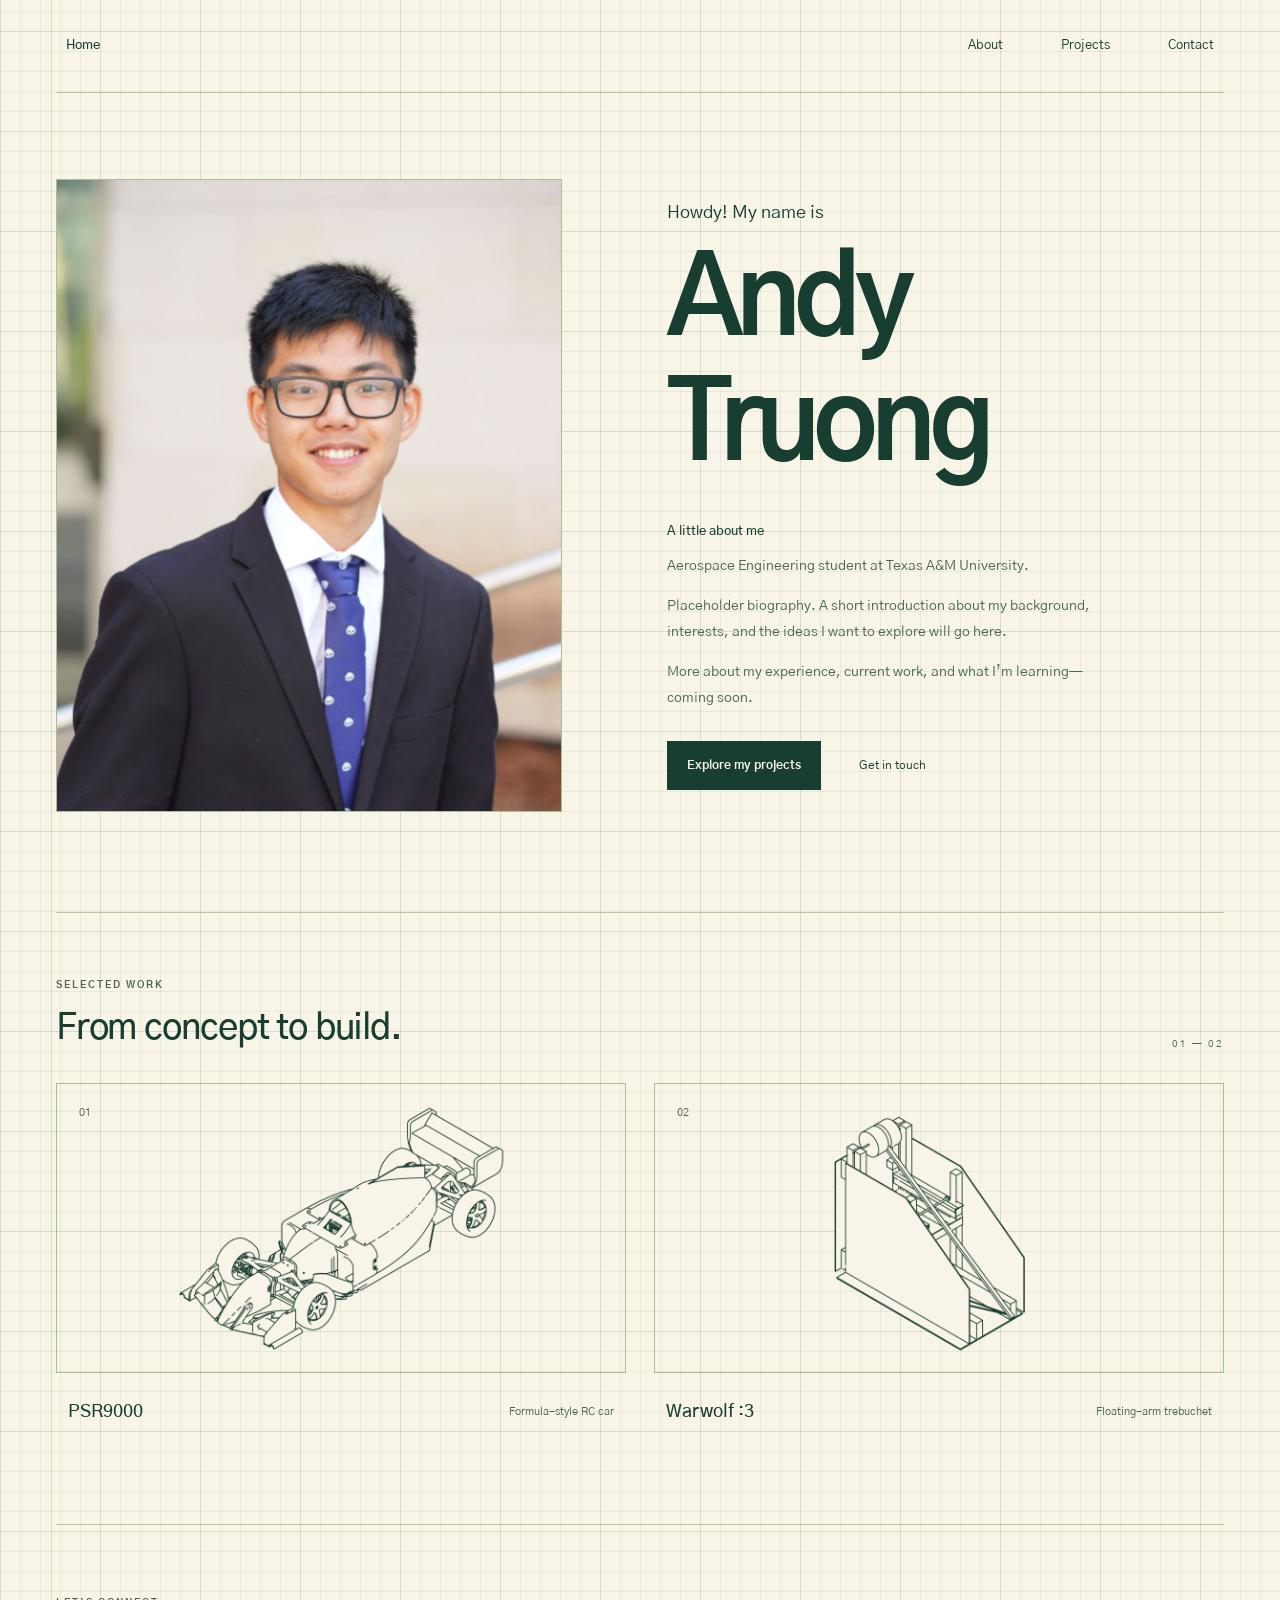
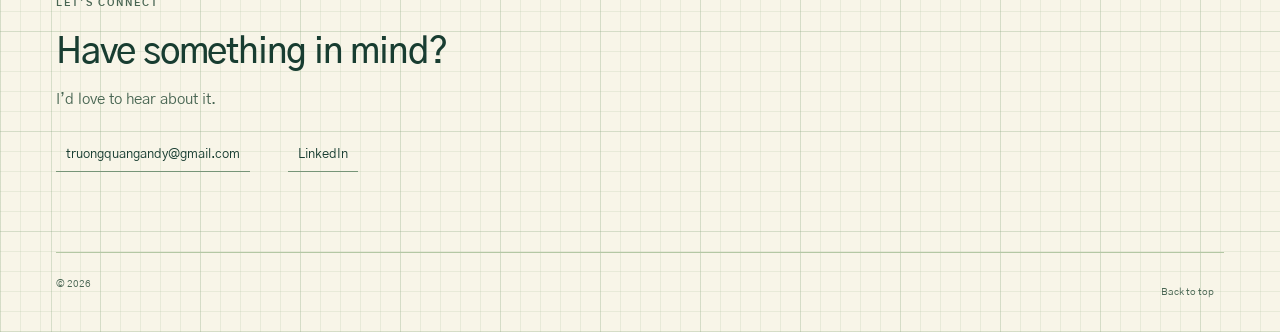
==== commit 49091bcb: "Replace portrait placeholder with Andy Truong photo" ====
--- a/index.html
+++ b/index.html
@@ -10,7 +10,7 @@
 <meta property="og:description" content="About Andy Truong, selected engineering projects, and contact.">
 <meta property="og:type" content="website">
 <link rel="stylesheet" href="theme.css?v=engineering-paper-20261027">
-<link rel="stylesheet" href="landing.css?v=matched-projects-20261101">
+<link rel="stylesheet" href="landing.css?v=portrait-20261101">
 </head>
 <body>
 <a class="skip-link" href="#main">Skip to content</a>
@@ -21,7 +21,7 @@
 <main id="main">
 <section class="about-hero wrap" id="about" aria-labelledby="hero-title">
 <figure class="portrait-block">
-<div class="portrait-placeholder" role="img" aria-label="Portrait placeholder for Andy Truong"><span class="portrait-index" aria-hidden="true">FIG. 01 / PORTRAIT</span><span class="portrait-initials" aria-hidden="true">AT</span><div class="portrait-label"><span class="crosshair" aria-hidden="true">+</span><span>PORTRAIT COMING SOON</span></div></div>
+<div class="portrait-photo"><img src="Andy%20Truong%20Portrait.png" alt="Portrait of Andy Truong" width="479" height="754" fetchpriority="high" decoding="async"></div>
 </figure>
 <div class="hero-copy">
 <p class="hero-greeting">Howdy! My name is</p>
--- a/landing.css
+++ b/landing.css
@@ -38,3 +38,8 @@
 .project-caption{padding:10px 12px;transition:background-color .18s ease,color .18s ease}
 .project-card:is(:hover,:focus-visible) .project-caption{background:var(--ink);color:#fff}
 .project-card:is(:hover,:focus-visible) .project-caption p{color:#fff}
+
+/* Keep the portrait in the existing frame, with the face visible at every size. */
+.portrait-photo{aspect-ratio:4/5;overflow:hidden;border:1px solid #a7be9d}
+.portrait-photo img{display:block;width:100%;height:100%;object-fit:cover;object-position:center 25%}
+@media(max-width:600px){.portrait-photo{aspect-ratio:1/1}}
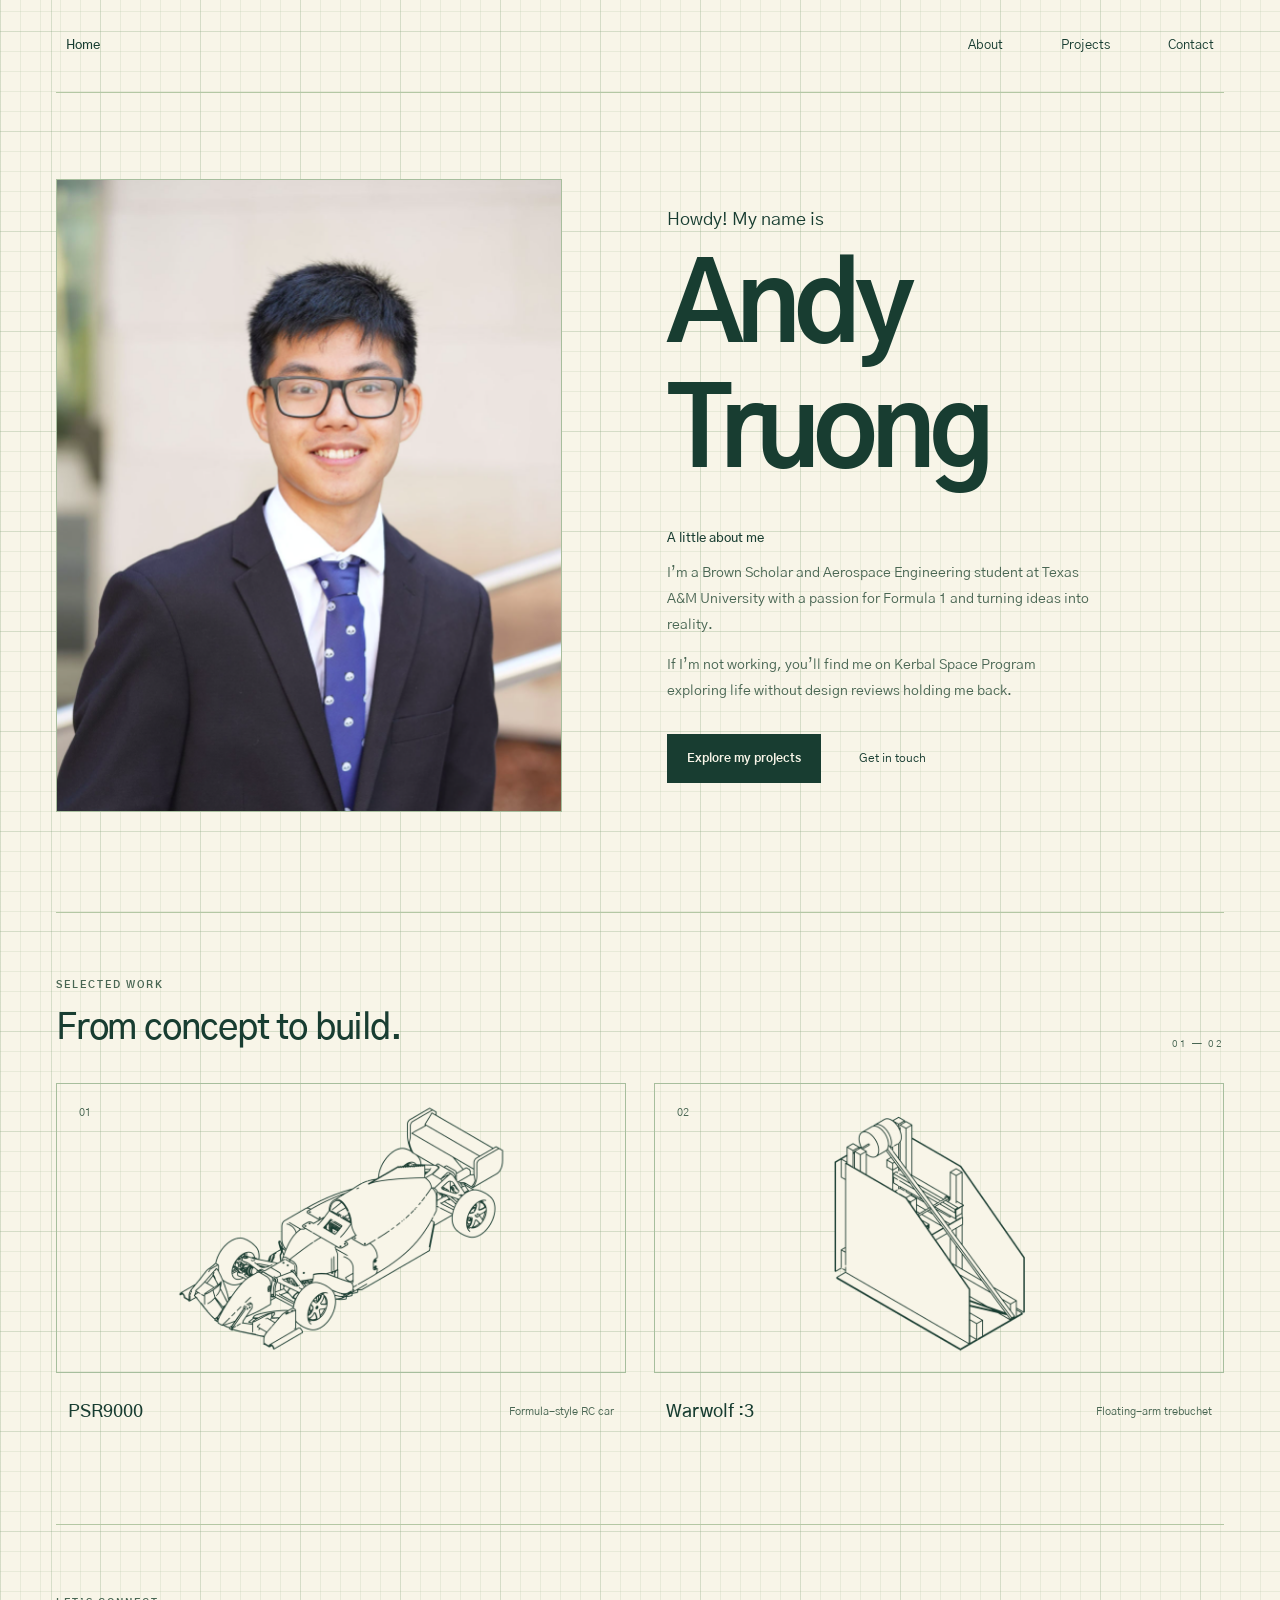
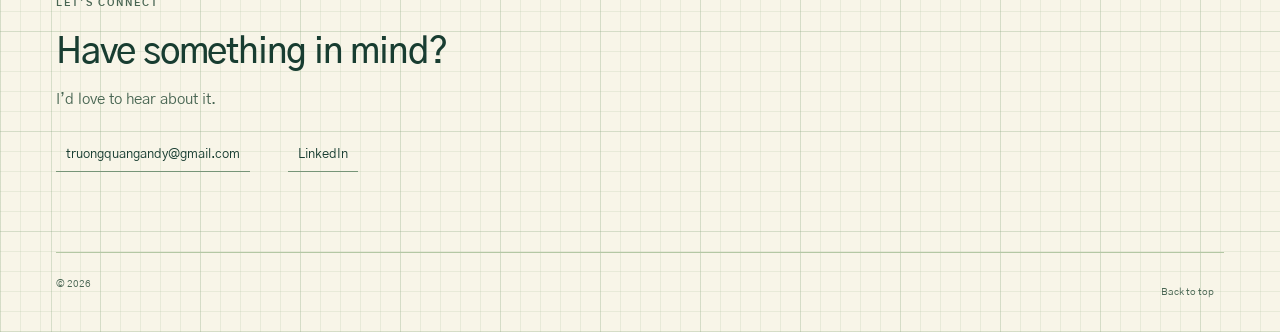
==== commit c3d0eed0: "Publish approved short bio" ====
--- a/index.html
+++ b/index.html
@@ -26,7 +26,7 @@
 <div class="hero-copy">
 <p class="hero-greeting">Howdy! My name is</p>
 <h1 id="hero-title" class="hero-name" tabindex="0" aria-label="Andy Truong"><span class="name-line" aria-hidden="true">Andy<span class="name-highlight">Andy</span></span><span class="name-line" aria-hidden="true">Truong<span class="name-highlight">Truong</span></span></h1>
-<div class="about-copy"><h2>A little about me</h2><p>Aerospace Engineering student at Texas A&amp;M University.</p><p>Placeholder biography. A short introduction about my background, interests, and the ideas I want to explore will go here.</p><p>More about my experience, current work, and what I’m learning—coming soon.</p></div>
+<div class="about-copy"><h2>A little about me</h2><p>I’m a Brown Scholar and Aerospace Engineering student at Texas A&amp;M University with a passion for Formula 1 and turning ideas into reality.</p><p>If I’m not working, you’ll find me on Kerbal Space Program exploring life without design reviews holding me back.</p></div>
 <div class="hero-actions"><a class="button" href="#projects">Explore my projects</a><a class="text-link" href="mailto:truongquangandy@gmail.com">Get in touch</a></div>
 </div>
 </section>
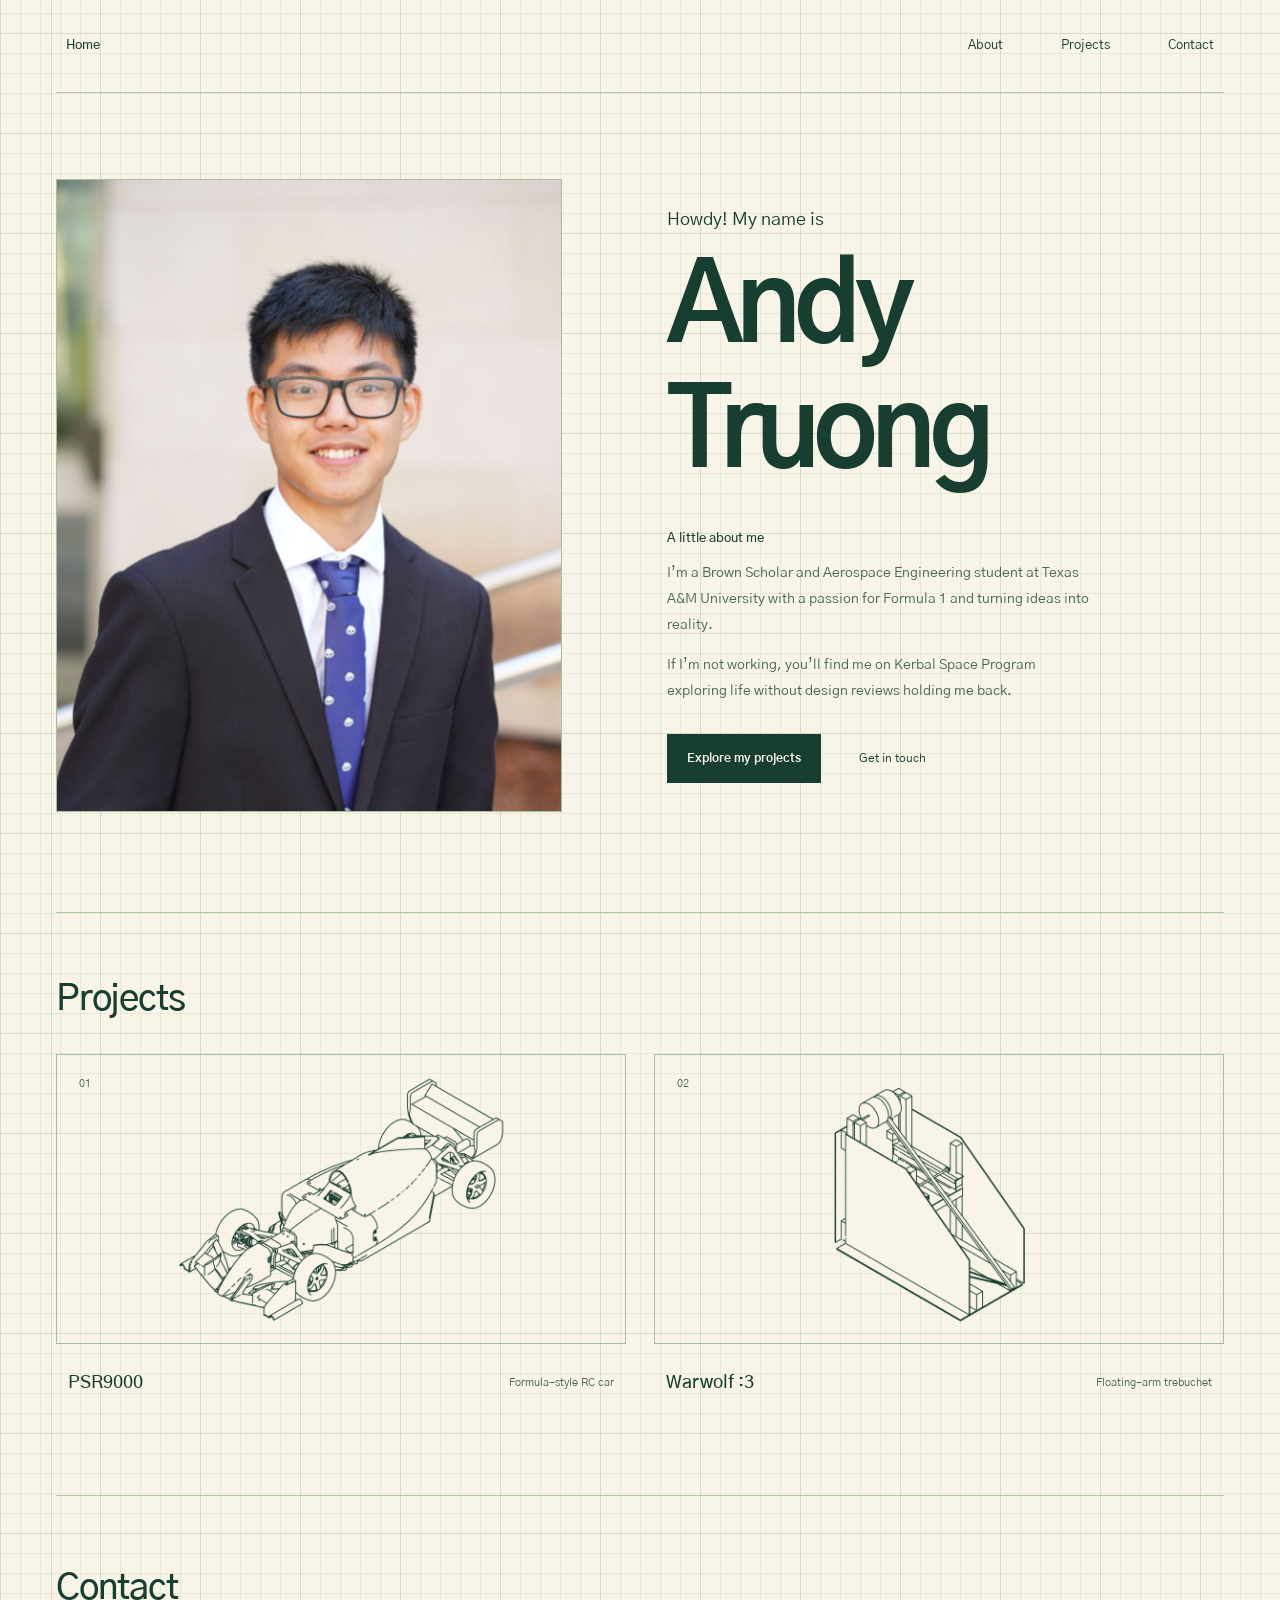
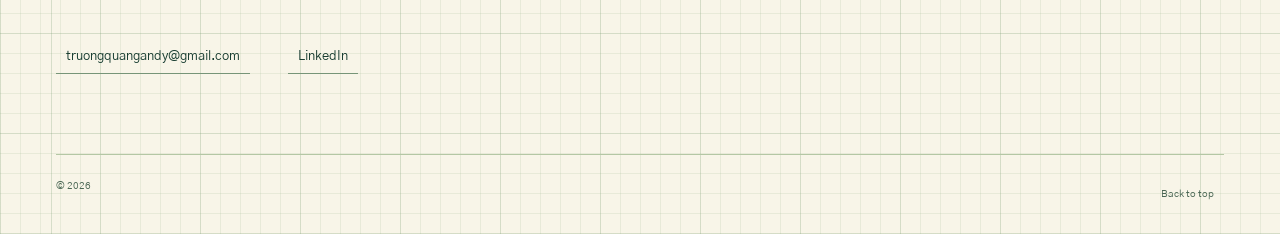
==== commit e6f5a6b0: "Simplify Projects and Contact section headings" ====
--- a/index.html
+++ b/index.html
@@ -31,13 +31,13 @@
 </div>
 </section>
 <section class="projects-section wrap" id="projects" aria-labelledby="projects-title">
-<div class="section-heading"><div><p class="eyebrow">SELECTED WORK</p><h2 id="projects-title">From concept to build.</h2></div><span class="section-number" aria-hidden="true">01 — 02</span></div>
+<div class="section-heading"><h2 id="projects-title">Projects</h2></div>
 <div class="project-grid">
 <a class="project-card" href="psr9000.html"><div class="project-visual car-visual engineering-drawing"><div class="cad-isometric"><img class="cad-drawing" src="psr-cad-drawing.webp" alt="PSR9000 engineering drawing in the reference isometric view" width="1600" height="1120" loading="lazy" decoding="async"><div class="cad-render-reveal" aria-hidden="true"><img src="psr-cad-render.webp" alt="" width="1600" height="1120" decoding="async"></div></div><span class="project-index">01</span></div><div class="project-caption"><h3>PSR9000</h3><p>Formula-style RC car</p></div></a>
 <a class="project-card" href="warwolf.html"><div class="project-visual warwolf-visual engineering-drawing"><div class="cad-isometric"><img class="cad-drawing" src="warwolf-cad-drawing.webp" alt="Warwolf :3 engineering drawing in an isometric view matching the reference" width="1600" height="1120" loading="lazy" decoding="async"><div class="cad-render-reveal" aria-hidden="true"><img src="warwolf-cad-render.webp" alt="" width="1600" height="1120" decoding="async"></div></div><span class="project-index">02</span></div><div class="project-caption"><h3>Warwolf :3</h3><p>Floating-arm trebuchet</p></div></a>
 </div>
 </section>
-<section class="contact-section wrap" id="contact" aria-labelledby="contact-title"><p class="eyebrow">LET’S CONNECT</p><h2 id="contact-title">Have something in mind?</h2><p>I’d love to hear about it.</p><div class="contact-links"><a href="mailto:truongquangandy@gmail.com">truongquangandy@gmail.com</a><a href="https://www.linkedin.com/in/andy-truong-b92306296/" target="_blank" rel="noopener">LinkedIn</a></div></section>
+<section class="contact-section wrap" id="contact" aria-labelledby="contact-title"><h2 id="contact-title">Contact</h2><div class="contact-links"><a href="mailto:truongquangandy@gmail.com">truongquangandy@gmail.com</a><a href="https://www.linkedin.com/in/andy-truong-b92306296/" target="_blank" rel="noopener">LinkedIn</a></div></section>
 </main>
 <footer class="site-footer wrap"><span>© 2026</span><a href="#about">Back to top</a></footer>
 </body>
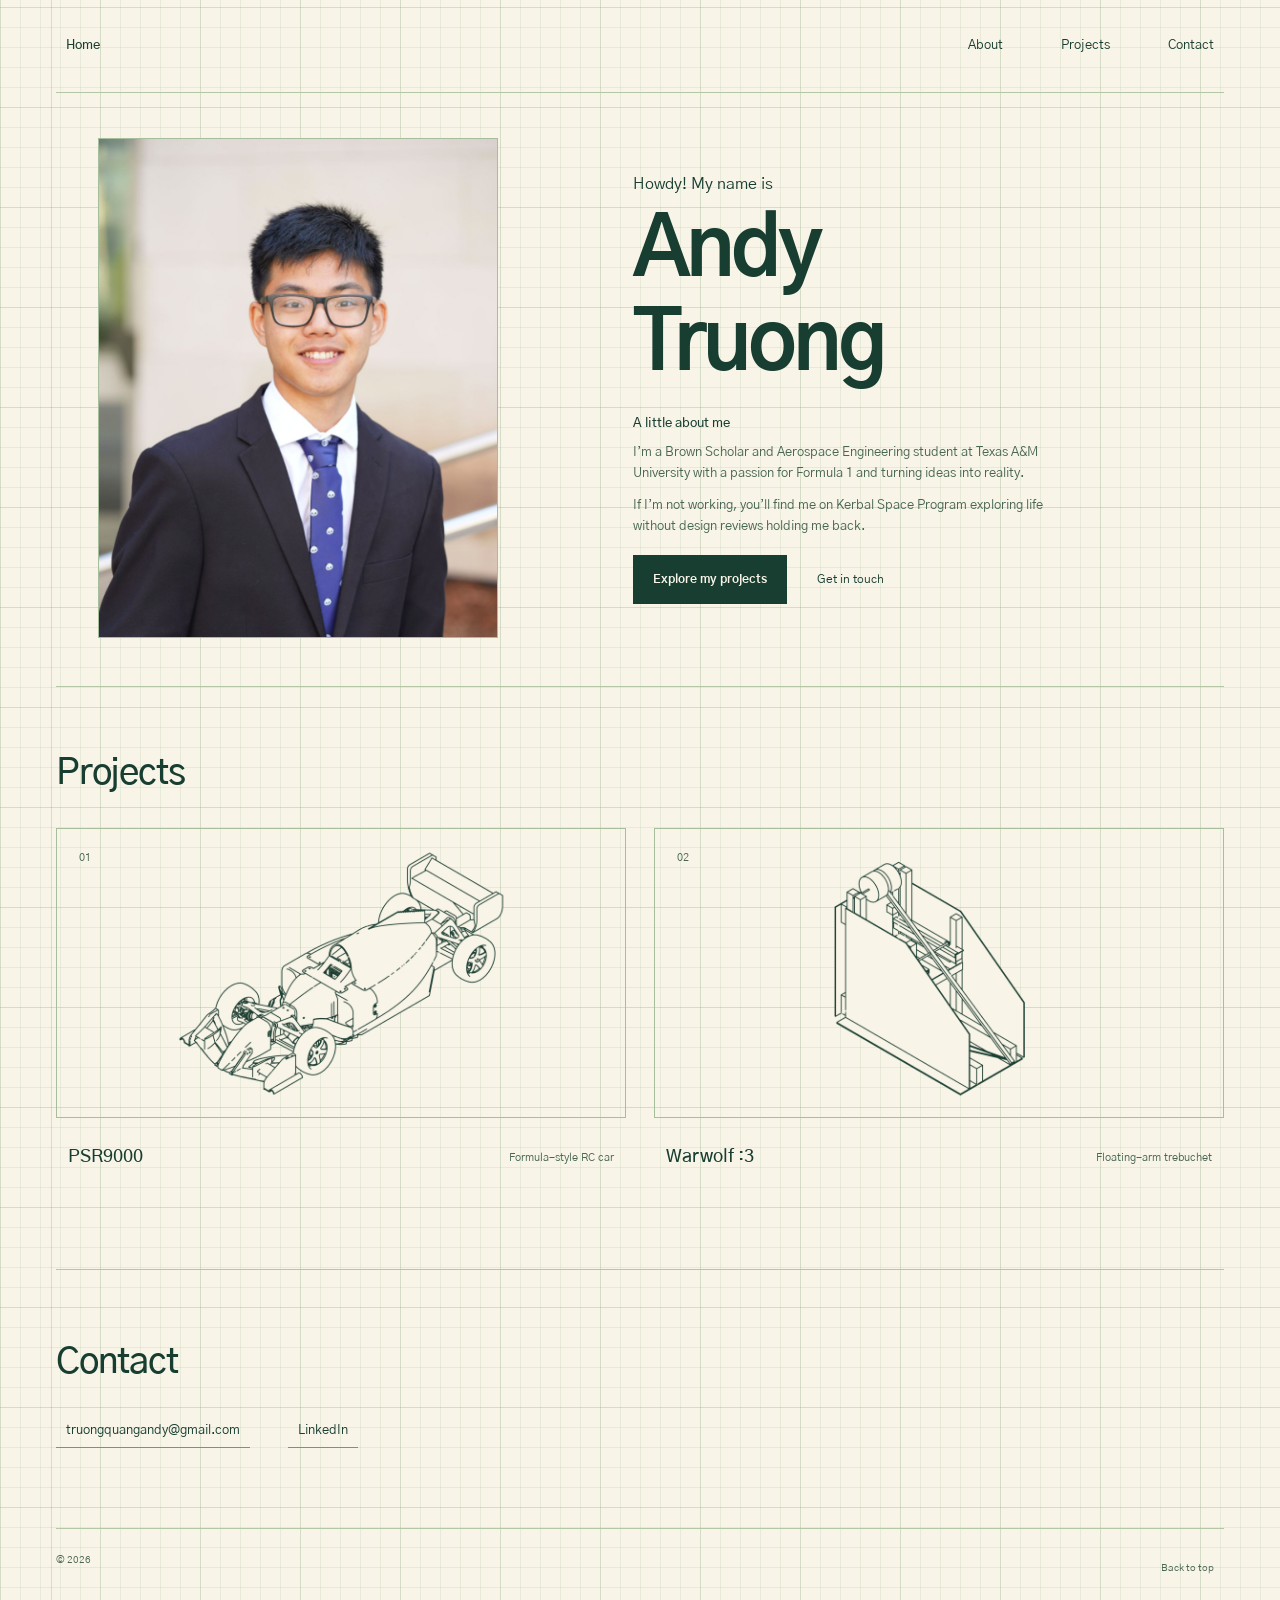
==== commit c0ff9a3b: "Compact introduction so project action is visible on opening" ====
--- a/index.html
+++ b/index.html
@@ -10,7 +10,7 @@
 <meta property="og:description" content="About Andy Truong, selected engineering projects, and contact.">
 <meta property="og:type" content="website">
 <link rel="stylesheet" href="theme.css?v=engineering-paper-20261027">
-<link rel="stylesheet" href="landing.css?v=portrait-20261101">
+<link rel="stylesheet" href="landing.css?v=compact-intro-20261105">
 </head>
 <body>
 <a class="skip-link" href="#main">Skip to content</a>
--- a/landing.css
+++ b/landing.css
@@ -43,3 +43,14 @@
 .portrait-photo{aspect-ratio:4/5;overflow:hidden;border:1px solid #a7be9d}
 .portrait-photo img{display:block;width:100%;height:100%;object-fit:cover;object-position:center 25%}
 @media(max-width:600px){.portrait-photo{aspect-ratio:1/1}}
+
+/* Keep the introduction and project action comfortably within the opening view. */
+.about-hero{grid-template-columns:.9fr 1.1fr;gap:8%;padding-block:clamp(24px,5vh,48px) 48px}
+.about-hero .portrait-block{width:100%;max-width:400px;justify-self:center}
+.about-hero .hero-name{font-size:clamp(60px,6.5vw,92px);letter-spacing:-4px;margin-bottom:20px}
+.about-hero .hero-greeting{font-size:16px;margin-bottom:12px}
+.about-hero .about-copy p{font-size:13px;line-height:1.65;margin-bottom:10px}
+.about-hero .about-copy h2{margin-bottom:10px}
+.about-hero .hero-actions{margin-top:18px;gap:20px}
+@media(min-width:601px) and (max-height:700px){.about-hero{padding-block:24px 36px}.about-hero .portrait-block{max-width:320px}.about-hero .hero-name{font-size:clamp(54px,5.8vw,76px)}}
+@media(max-width:600px){.about-hero{grid-template-columns:1fr;gap:20px;padding-block:24px 36px}.about-hero .portrait-block{width:clamp(120px,32vw,160px);justify-self:start}.about-hero .hero-name{font-size:clamp(44px,11vw,56px);letter-spacing:-2.5px;margin-bottom:16px}.about-hero .hero-greeting{font-size:15px;margin-bottom:8px}.about-hero .hero-actions{margin-top:16px;gap:16px}}
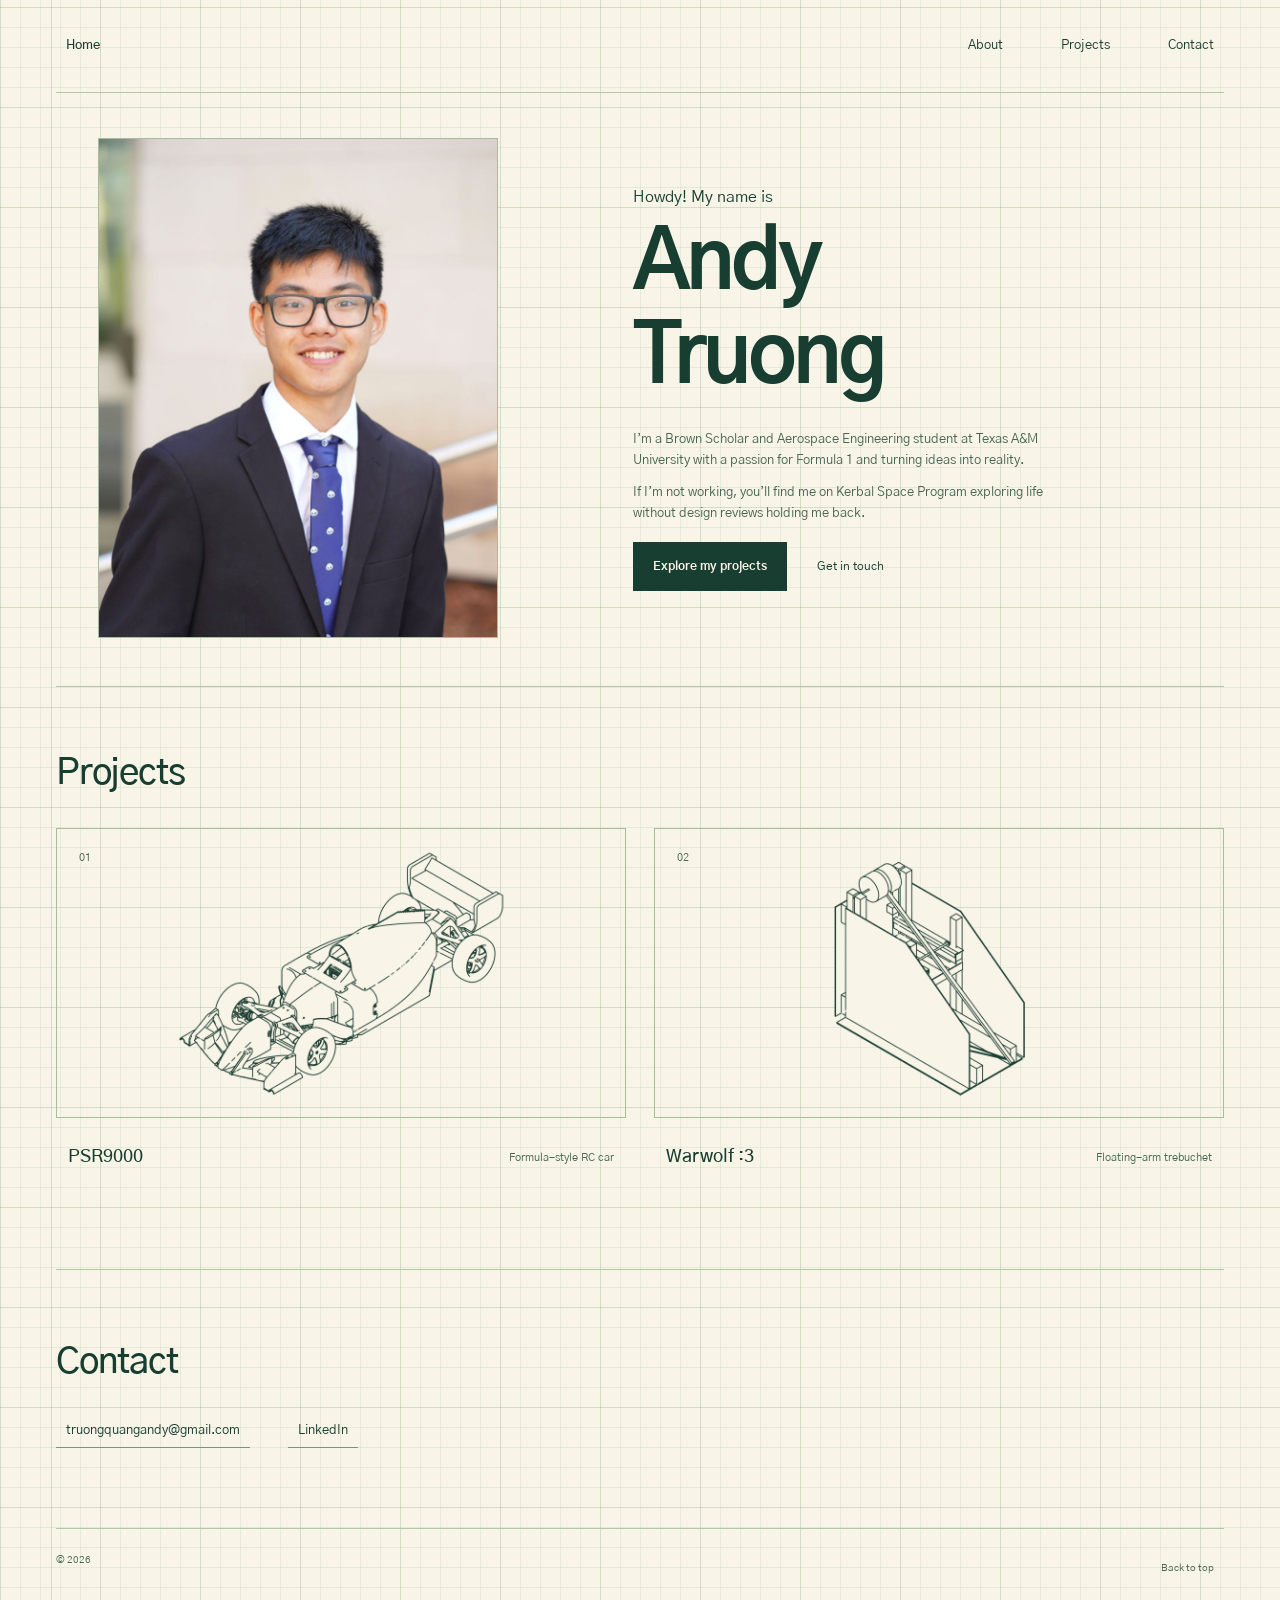
==== commit a5a9bc10: "Remove redundant bio heading" ====
--- a/index.html
+++ b/index.html
@@ -26,7 +26,7 @@
 <div class="hero-copy">
 <p class="hero-greeting">Howdy! My name is</p>
 <h1 id="hero-title" class="hero-name" tabindex="0" aria-label="Andy Truong"><span class="name-line" aria-hidden="true">Andy<span class="name-highlight">Andy</span></span><span class="name-line" aria-hidden="true">Truong<span class="name-highlight">Truong</span></span></h1>
-<div class="about-copy"><h2>A little about me</h2><p>I’m a Brown Scholar and Aerospace Engineering student at Texas A&amp;M University with a passion for Formula 1 and turning ideas into reality.</p><p>If I’m not working, you’ll find me on Kerbal Space Program exploring life without design reviews holding me back.</p></div>
+<div class="about-copy"><p>I’m a Brown Scholar and Aerospace Engineering student at Texas A&amp;M University with a passion for Formula 1 and turning ideas into reality.</p><p>If I’m not working, you’ll find me on Kerbal Space Program exploring life without design reviews holding me back.</p></div>
 <div class="hero-actions"><a class="button" href="#projects">Explore my projects</a><a class="text-link" href="mailto:truongquangandy@gmail.com">Get in touch</a></div>
 </div>
 </section>
